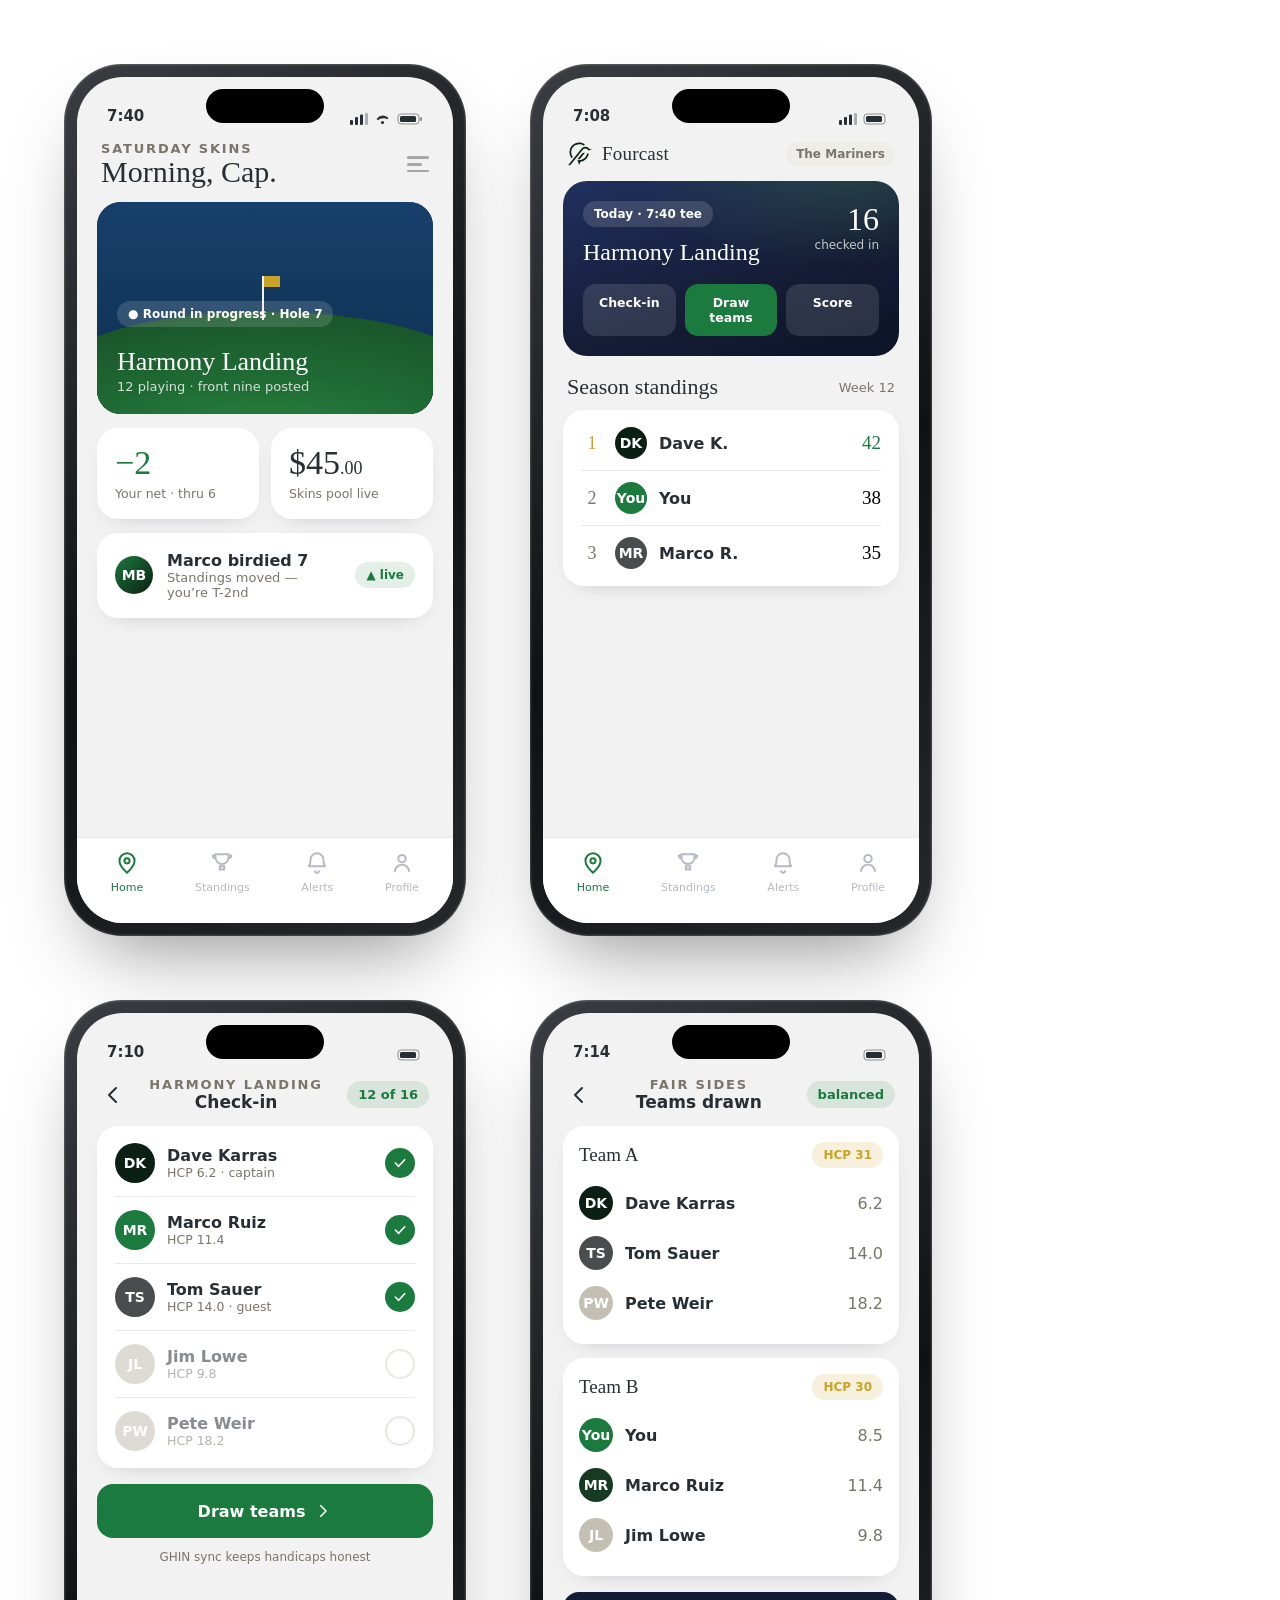
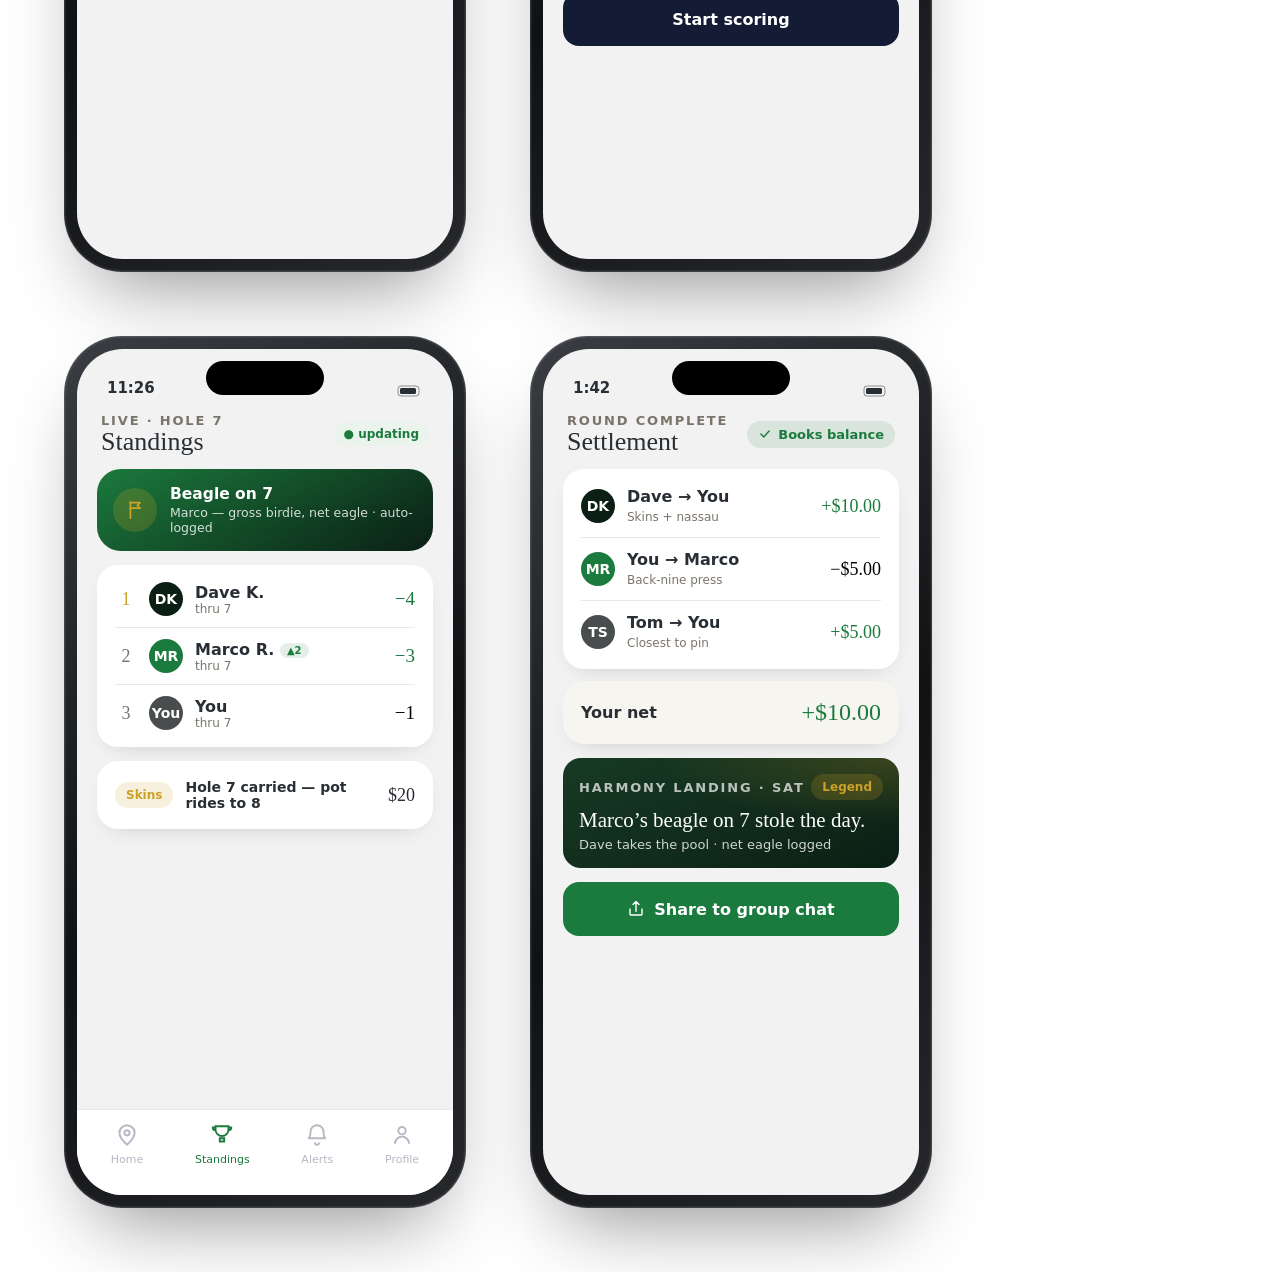
==== marketing/framer/mockups.html @ 08c4fec2 "Add Fourcast-native phone mockups to replace habit-tracker template images Six app-accurate marketin" ====
<!doctype html>
<html lang="en">
<head>
<meta charset="utf-8" />
<style>
  @font-face { font-family:'DM Serif Display'; src:local('DM Serif Display'); }
  @font-face { font-family:'DM Sans'; src:local('DM Sans'); }

  :root{
    --bg:#F2F2F2; --navy:#141B34; --navy2:#1E2A50;
    --ink:#282E34; --ink2:#7A756B; --line:#E8E8E8;
    --birdie:#1B7A3D; --active:#65C955; --trophy:#C9A227;
    --parchment:#F5F2EB; --pine:#0B1F14; --stone:#C4BFB3;
    --owe:#8B2D2D; --tabwhite:#FFFFFF;
  }
  *{box-sizing:border-box; margin:0; padding:0; -webkit-font-smoothing:antialiased;}
  body{ background:#ffffff; font-family:'DM Sans',system-ui,sans-serif; }

  .sheet{ display:flex; flex-wrap:wrap; gap:64px; padding:64px; align-items:flex-start; }

  /* ---------- device frame ---------- */
  .device{
    width:402px; height:872px; border-radius:58px; padding:13px;
    background:linear-gradient(145deg,#3a3d42,#0f1113 55%,#26282c);
    box-shadow:0 40px 80px -30px rgba(0,0,0,.45), inset 0 0 3px rgba(255,255,255,.4);
    position:relative;
  }
  .screen{
    position:relative; width:100%; height:100%; border-radius:46px; overflow:hidden;
    background:var(--bg); display:flex; flex-direction:column;
  }
  .island{ position:absolute; top:12px; left:50%; transform:translateX(-50%);
    width:118px; height:34px; background:#000; border-radius:20px; z-index:40; }
  .statusbar{ height:56px; flex:0 0 auto; display:flex; align-items:flex-end;
    justify-content:space-between; padding:0 30px 8px; font-size:15px; font-weight:600; color:var(--ink); z-index:30;}
  .statusbar.on-dark{ color:#fff; }
  .sb-icons{ display:flex; align-items:center; gap:6px; }
  .sb-icons svg{ display:block; }

  .body{ flex:1 1 auto; overflow:hidden; padding:6px 20px 0; }
  .tabbar{ flex:0 0 auto; height:86px; background:var(--tabwhite); border-top:1px solid var(--line);
    display:flex; justify-content:space-around; align-items:flex-start; padding:12px 8px 0; }
  .tab{ display:flex; flex-direction:column; align-items:center; gap:5px; color:#B6B9C3; font-size:11px; font-weight:500;}
  .tab.active{ color:var(--birdie); }
  .tab svg{ width:26px; height:26px; }

  /* type */
  .greet{ font-family:'DM Serif Display',serif; font-size:30px; line-height:1.05; color:var(--ink); }
  .kicker{ font-size:13px; font-weight:700; letter-spacing:.14em; text-transform:uppercase; color:var(--ink2); }
  .h-sec{ font-family:'DM Serif Display',serif; font-size:22px; color:var(--ink); }
  .muted{ color:var(--ink2); }
  .num{ font-family:'DM Serif Display',serif; }

  .toprow{ display:flex; align-items:center; justify-content:space-between; padding:2px 4px 14px; }
  .burger{ width:22px; height:16px; display:flex; flex-direction:column; justify-content:space-between; }
  .burger i{ height:2.5px; background:#A6A6A6; border-radius:2px; }
  .burger i:nth-child(2){ width:70%; }

  .brandmark{ display:flex; align-items:center; gap:9px; }
  .brandmark svg{ width:26px; height:26px; }
  .brandmark b{ font-family:'DM Serif Display',serif; font-weight:400; font-size:19px; color:var(--ink); letter-spacing:.01em;}

  /* cards */
  .card{ border-radius:21px; background:#fff; padding:18px; box-shadow:0 8px 24px -16px rgba(20,27,52,.35); }
  .navycard{ border-radius:24px; background:
      radial-gradient(120% 90% at 85% 0%, rgba(101,201,85,.16), transparent 55%),
      linear-gradient(160deg,#20305e 0%, var(--navy) 62%, #0d1428 100%);
    color:#fff; padding:20px; position:relative; overflow:hidden; }
  .pill{ display:inline-flex; align-items:center; gap:6px; padding:6px 11px; border-radius:999px;
    font-size:12px; font-weight:600; }
  .pill.gold{ background:rgba(201,162,39,.16); color:var(--trophy); }
  .pill.birdie{ background:rgba(27,122,61,.12); color:var(--birdie); }
  .pill.light{ background:rgba(255,255,255,.14); color:#fff; }
  .chip{ padding:5px 10px; border-radius:999px; font-size:12px; font-weight:600; background:#EFEDE7; color:var(--ink2);}

  .statgrid{ display:grid; grid-template-columns:1fr 1fr; gap:12px; }
  .stat .big{ font-family:'DM Serif Display',serif; font-size:34px; color:var(--ink); line-height:1; }
  .stat .lbl{ font-size:12.5px; color:var(--ink2); margin-top:6px; }

  /* fairway art for course card */
  .fairway{ position:absolute; inset:0; z-index:0; }
  .fairway .sky{ position:absolute; inset:0; background:linear-gradient(180deg,#16406b,#0f2f4f); }
  .fairway .grass{ position:absolute; left:-10%; right:-10%; bottom:-30%; height:78%;
    background:radial-gradient(120% 140% at 50% 100%, #2f8f43 0%, #1f6a34 45%, #14401f 100%);
    border-radius:60% 60% 0 0 / 40% 40% 0 0; }
  .fairway .path{ position:absolute; bottom:-4%; left:38%; width:24%; height:70%;
    background:linear-gradient(180deg,#8fbf6a,#4f8a3d); border-radius:50% 50% 0 0; transform:perspective(300px) rotateX(35deg); opacity:.85;}
  .fairway .flag{ position:absolute; bottom:44%; left:49%; width:2px; height:44px; background:#F5F2EB;}
  .fairway .flag:after{ content:''; position:absolute; top:0; left:2px; width:16px; height:11px; background:var(--trophy); }

  .row{ display:flex; align-items:center; gap:12px; }
  .avatar{ width:38px; height:38px; border-radius:50%; flex:0 0 auto; display:flex; align-items:center; justify-content:center;
    font-weight:700; font-size:14px; color:#fff; }
  .divider{ height:1px; background:var(--line); margin:12px 0; }

  .toggle{ width:30px; height:30px; border-radius:50%; flex:0 0 auto; display:flex; align-items:center; justify-content:center; }
  .toggle.on{ background:var(--birdie); }
  .toggle.off{ border:2px solid #D9D5CC; }
  .toggle svg{ width:16px; height:16px; }

  .btn{ height:54px; border-radius:16px; background:var(--navy); color:#fff; display:flex; align-items:center;
    justify-content:center; gap:9px; font-weight:600; font-size:16px; }
  .btn.green{ background:var(--birdie); }

  .lb-row{ display:flex; align-items:center; gap:12px; padding:11px 0; }
  .lb-rank{ width:22px; font-family:'DM Serif Display',serif; font-size:18px; color:var(--ink2); text-align:center;}
  .lb-score{ margin-left:auto; font-family:'DM Serif Display',serif; font-size:19px; }
  .up{ color:var(--birdie);} .down{ color:var(--owe);}

  .settle-row{ display:flex; align-items:center; justify-content:space-between; padding:12px 0; }
  .amt{ font-family:'DM Serif Display',serif; font-size:18px; }
  small.cap{ font-size:12px; }

  .sharecard{ border-radius:18px; padding:16px; color:#fff; background:
      radial-gradient(120% 100% at 100% 0%, rgba(201,162,39,.22), transparent 60%),
      linear-gradient(155deg,#173a24,#0b1f14); }
</style>
</head>
<body>
<div class="sheet">

  <!-- ================= SCREEN 1 — HERO: player home, live round ================= -->
  <div class="device" id="s1"><div class="screen">
    <div class="island"></div>
    <div class="statusbar"><span>7:40</span><span class="sb-icons">
      <svg width="18" height="12" viewBox="0 0 18 12" fill="none"><rect x="0" y="7" width="3" height="5" rx="1" fill="#282E34"/><rect x="5" y="4" width="3" height="8" rx="1" fill="#282E34"/><rect x="10" y="1.5" width="3" height="10.5" rx="1" fill="#282E34"/><rect x="15" y="0" width="3" height="12" rx="1" fill="#282E34" opacity=".35"/></svg>
      <svg width="17" height="12" viewBox="0 0 17 12" fill="none"><path d="M8.5 2.5c2.3 0 4.4.9 6 2.4l-1.4 1.4A6.6 6.6 0 0 0 8.5 5.4c-1.7 0-3.3.6-4.6 1.9L2.5 5.9A8.6 8.6 0 0 1 8.5 2.5Z" fill="#282E34"/><circle cx="8.5" cy="9.5" r="1.6" fill="#282E34"/></svg>
      <svg width="26" height="12" viewBox="0 0 26 12" fill="none"><rect x="1" y="1" width="21" height="10" rx="3" stroke="#282E34" stroke-opacity=".5"/><rect x="3" y="3" width="16" height="6" rx="1.5" fill="#282E34"/><rect x="23" y="4" width="2" height="4" rx="1" fill="#282E34" opacity=".5"/></svg>
    </span></div>
    <div class="body">
      <div class="toprow">
        <div><div class="kicker">Saturday Skins</div><div class="greet">Morning, Cap.</div></div>
        <div class="burger"><i></i><i></i><i></i></div>
      </div>

      <div class="navycard" style="height:212px; display:flex; flex-direction:column; justify-content:flex-end;">
        <div class="fairway"><div class="sky"></div><div class="grass"></div><div class="flag"></div></div>
        <div style="position:relative; z-index:2; display:flex; align-items:center; justify-content:space-between;">
          <div>
            <span class="pill light" style="margin-bottom:10px;">● Round in progress · Hole 7</span>
            <div style="font-family:'DM Serif Display',serif; font-size:26px; margin-top:10px;">Harmony Landing</div>
            <div style="opacity:.8; font-size:13px; margin-top:2px;">12 playing · front nine posted</div>
          </div>
        </div>
      </div>

      <div class="statgrid" style="margin-top:14px;">
        <div class="card stat"><div class="big" style="color:var(--birdie);">−2</div><div class="lbl">Your net · thru 6</div></div>
        <div class="card stat"><div class="big">$45<span style="font-size:18px;">.00</span></div><div class="lbl">Skins pool live</div></div>
      </div>

      <div class="card" style="margin-top:14px; display:flex; align-items:center; gap:14px;">
        <div class="avatar" style="background:linear-gradient(135deg,#1B7A3D,#0B1F14);">MB</div>
        <div style="flex:1;"><div style="font-weight:700; color:var(--ink);">Marco birdied 7</div><div class="muted" style="font-size:13px;">Standings moved — you’re T-2nd</div></div>
        <span class="pill birdie">▲ live</span>
      </div>
    </div>
    <div class="tabbar">
      <div class="tab active">
        <svg viewBox="0 0 24 24" fill="none"><path d="M12 21s7-6.3 7-11a7 7 0 1 0-14 0c0 4.7 7 11 7 11Z" stroke="#1B7A3D" stroke-width="1.8"/><circle cx="12" cy="10" r="2.4" stroke="#1B7A3D" stroke-width="1.8"/></svg><span>Home</span></div>
      <div class="tab">
        <svg viewBox="0 0 24 24" fill="none"><path d="M6 4h12v3a6 6 0 0 1-12 0V4Z" stroke="#B6B9C3" stroke-width="1.8"/><path d="M18 5h2.5a2.5 2.5 0 0 1-2.5 2.5M6 5H3.5A2.5 2.5 0 0 0 6 7.5M10 15h4v3h-4z" stroke="#B6B9C3" stroke-width="1.8"/></svg><span>Standings</span></div>
      <div class="tab">
        <svg viewBox="0 0 24 24" fill="none"><path d="M6 9a6 6 0 0 1 12 0c0 5 2 6 2 6H4s2-1 2-6Z" stroke="#B6B9C3" stroke-width="1.8"/><path d="M10 19a2 2 0 0 0 4 0" stroke="#B6B9C3" stroke-width="1.8"/></svg><span>Alerts</span></div>
      <div class="tab">
        <svg viewBox="0 0 24 24" fill="none"><circle cx="12" cy="8" r="3.4" stroke="#B6B9C3" stroke-width="1.8"/><path d="M5.5 20a6.5 6.5 0 0 1 13 0" stroke="#B6B9C3" stroke-width="1.8"/></svg><span>Profile</span></div>
    </div>
  </div></div>

  <!-- ================= SCREEN 2 — ABOUT: captain dashboard ================= -->
  <div class="device" id="s2"><div class="screen">
    <div class="island"></div>
    <div class="statusbar"><span>7:08</span><span class="sb-icons">
      <svg width="18" height="12" viewBox="0 0 18 12" fill="none"><rect x="0" y="7" width="3" height="5" rx="1" fill="#282E34"/><rect x="5" y="4" width="3" height="8" rx="1" fill="#282E34"/><rect x="10" y="1.5" width="3" height="10.5" rx="1" fill="#282E34"/><rect x="15" y="0" width="3" height="12" rx="1" fill="#282E34" opacity=".35"/></svg>
      <svg width="26" height="12" viewBox="0 0 26 12" fill="none"><rect x="1" y="1" width="21" height="10" rx="3" stroke="#282E34" stroke-opacity=".5"/><rect x="3" y="3" width="16" height="6" rx="1.5" fill="#282E34"/></svg>
    </span></div>
    <div class="body">
      <div class="toprow">
        <div class="brandmark">
          <svg viewBox="440 320 660 610" fill="#0B1F14"><path d="M 558.324 732.789 C 543.383 714.211 531.266 694.02 522.383 672.215 C 510.266 642.734 503.805 610.828 503.805 578.117 C 503.805 510.273 531.266 448.891 575.688 404.469 C 620.109 360.047 681.496 332.586 749.34 332.586 C 774.379 332.586 799.414 336.625 823.645 344.297 C 847.473 351.969 870.492 363.277 891.086 377.816 L 866.855 412.543 C 849.492 400.43 830.914 391.141 811.125 384.68 C 791.34 378.621 770.742 375.391 749.742 375.391 C 693.609 375.391 642.727 398.008 605.977 434.758 C 569.227 471.504 546.613 522.391 546.613 578.523 C 546.613 605.578 551.863 632.234 561.957 656.465 C 568.418 671.406 576.496 685.945 586.188 699.27 L 559.133 732.789 Z M 992.449 610.023 C 984.777 669.789 955.699 722.289 913.703 760.25 C 876.547 793.77 829.703 815.98 778.012 822.039 L 770.34 844.25 L 748.934 907.246 C 734.398 864.441 719.457 822.844 704.918 780.441 C 775.992 780.441 824.051 784.48 885.434 729.152 C 918.953 698.867 942.375 657.27 950.047 610.023 Z M 894.723 592.254 L 777.609 737.23 C 765.898 751.77 749.742 759.441 731.168 759.441 L 705.727 759.441 L 822.836 614.465 C 834.551 599.926 850.703 592.254 869.277 592.254 Z M 980.738 533.293 C 974.68 520.773 966.199 510.273 955.699 502.195 C 941.566 491.293 924.203 485.234 905.625 486.043 C 889.473 486.852 876.145 490.891 864.031 498.16 C 851.512 505.832 840.203 517.141 828.895 531.676 L 549.035 877.766 C 531.266 899.574 507.035 911.285 479.172 911.285 L 467.863 911.285 L 795.781 505.426 C 809.914 487.254 824.855 472.715 841.816 462.219 C 859.586 451.313 879.777 444.852 903.605 444.043 C 932.277 442.832 959.336 452.523 980.738 469.082 C 991.238 477.16 1000.527 486.852 1008.199 497.754 L 1080.891 513.91 L 1022.738 525.215 L 980.336 533.695 Z"/></svg>
          <b>Fourcast</b>
        </div>
        <span class="chip">The Mariners</span>
      </div>

      <div class="navycard">
        <div style="display:flex; justify-content:space-between; align-items:flex-start;">
          <div>
            <span class="pill light">Today · 7:40 tee</span>
            <div style="font-family:'DM Serif Display',serif; font-size:24px; margin-top:12px;">Harmony Landing</div>
          </div>
          <div style="text-align:right;"><div class="num" style="font-size:32px;">16</div><div style="opacity:.75; font-size:12px;">checked in</div></div>
        </div>
        <div style="display:flex; gap:9px; margin-top:18px;">
          <div style="flex:1; background:rgba(255,255,255,.12); border-radius:13px; padding:11px 8px; text-align:center; font-size:12.5px; font-weight:600;">Check-in</div>
          <div style="flex:1; background:var(--birdie); border-radius:13px; padding:11px 8px; text-align:center; font-size:12.5px; font-weight:600;">Draw teams</div>
          <div style="flex:1; background:rgba(255,255,255,.12); border-radius:13px; padding:11px 8px; text-align:center; font-size:12.5px; font-weight:600;">Score</div>
        </div>
      </div>

      <div style="display:flex; align-items:center; justify-content:space-between; margin:18px 4px 10px;">
        <div class="h-sec">Season standings</div><span class="muted" style="font-size:13px;">Week 12</span>
      </div>
      <div class="card" style="padding:6px 18px;">
        <div class="lb-row"><span class="lb-rank" style="color:var(--trophy);">1</span><div class="avatar" style="width:32px;height:32px;background:#0B1F14;">DK</div><div style="font-weight:600;color:var(--ink);">Dave K.</div><span class="lb-score up">42</span></div>
        <div class="divider" style="margin:0;"></div>
        <div class="lb-row"><span class="lb-rank">2</span><div class="avatar" style="width:32px;height:32px;background:#1B7A3D;">You</div><div style="font-weight:600;color:var(--ink);">You</div><span class="lb-score">38</span></div>
        <div class="divider" style="margin:0;"></div>
        <div class="lb-row"><span class="lb-rank">3</span><div class="avatar" style="width:32px;height:32px;background:#494D4D;">MR</div><div style="font-weight:600;color:var(--ink);">Marco R.</div><span class="lb-score">35</span></div>
      </div>
    </div>
    <div class="tabbar">
      <div class="tab active"><svg viewBox="0 0 24 24" fill="none"><path d="M12 21s7-6.3 7-11a7 7 0 1 0-14 0c0 4.7 7 11 7 11Z" stroke="#1B7A3D" stroke-width="1.8"/><circle cx="12" cy="10" r="2.4" stroke="#1B7A3D" stroke-width="1.8"/></svg><span>Home</span></div>
      <div class="tab"><svg viewBox="0 0 24 24" fill="none"><path d="M6 4h12v3a6 6 0 0 1-12 0V4Z" stroke="#B6B9C3" stroke-width="1.8"/><path d="M18 5h2.5a2.5 2.5 0 0 1-2.5 2.5M6 5H3.5A2.5 2.5 0 0 0 6 7.5M10 15h4v3h-4z" stroke="#B6B9C3" stroke-width="1.8"/></svg><span>Standings</span></div>
      <div class="tab"><svg viewBox="0 0 24 24" fill="none"><path d="M6 9a6 6 0 0 1 12 0c0 5 2 6 2 6H4s2-1 2-6Z" stroke="#B6B9C3" stroke-width="1.8"/><path d="M10 19a2 2 0 0 0 4 0" stroke="#B6B9C3" stroke-width="1.8"/></svg><span>Alerts</span></div>
      <div class="tab"><svg viewBox="0 0 24 24" fill="none"><circle cx="12" cy="8" r="3.4" stroke="#B6B9C3" stroke-width="1.8"/><path d="M5.5 20a6.5 6.5 0 0 1 13 0" stroke="#B6B9C3" stroke-width="1.8"/></svg><span>Profile</span></div>
    </div>
  </div></div>

  <!-- ================= SCREEN 3 — CHECK-IN ROSTER ================= -->
  <div class="device" id="s3"><div class="screen">
    <div class="island"></div>
    <div class="statusbar"><span>7:10</span><span class="sb-icons">
      <svg width="26" height="12" viewBox="0 0 26 12" fill="none"><rect x="1" y="1" width="21" height="10" rx="3" stroke="#282E34" stroke-opacity=".5"/><rect x="3" y="3" width="16" height="6" rx="1.5" fill="#282E34"/></svg>
    </span></div>
    <div class="body">
      <div class="toprow">
        <svg width="24" height="24" viewBox="0 0 24 24" fill="none"><path d="M15 5l-7 7 7 7" stroke="#282E34" stroke-width="2" stroke-linecap="round" stroke-linejoin="round"/></svg>
        <div style="text-align:center;"><div class="kicker">Harmony Landing</div><div style="font-weight:700; color:var(--ink); font-size:17px;">Check-in</div></div>
        <span class="pill birdie" style="font-size:13px;">12 of 16</span>
      </div>
      <div class="card" style="padding:4px 18px;">
        <div class="row" style="padding:13px 0;"><div class="avatar" style="width:40px;height:40px;background:#0B1F14;">DK</div><div style="flex:1;"><div style="font-weight:700;color:var(--ink);">Dave Karras</div><div class="muted" style="font-size:12.5px;">HCP 6.2 · captain</div></div><div class="toggle on"><svg viewBox="0 0 24 24" fill="none"><path d="M5 12l5 5 9-10" stroke="#fff" stroke-width="2.4" stroke-linecap="round" stroke-linejoin="round"/></svg></div></div>
        <div class="divider" style="margin:0;"></div>
        <div class="row" style="padding:13px 0;"><div class="avatar" style="width:40px;height:40px;background:#1B7A3D;">MR</div><div style="flex:1;"><div style="font-weight:700;color:var(--ink);">Marco Ruiz</div><div class="muted" style="font-size:12.5px;">HCP 11.4</div></div><div class="toggle on"><svg viewBox="0 0 24 24" fill="none"><path d="M5 12l5 5 9-10" stroke="#fff" stroke-width="2.4" stroke-linecap="round" stroke-linejoin="round"/></svg></div></div>
        <div class="divider" style="margin:0;"></div>
        <div class="row" style="padding:13px 0;"><div class="avatar" style="width:40px;height:40px;background:#494D4D;">TS</div><div style="flex:1;"><div style="font-weight:700;color:var(--ink);">Tom Sauer</div><div class="muted" style="font-size:12.5px;">HCP 14.0 · guest</div></div><div class="toggle on"><svg viewBox="0 0 24 24" fill="none"><path d="M5 12l5 5 9-10" stroke="#fff" stroke-width="2.4" stroke-linecap="round" stroke-linejoin="round"/></svg></div></div>
        <div class="divider" style="margin:0;"></div>
        <div class="row" style="padding:13px 0; opacity:.55;"><div class="avatar" style="width:40px;height:40px;background:#C4BFB3;">JL</div><div style="flex:1;"><div style="font-weight:700;color:var(--ink);">Jim Lowe</div><div class="muted" style="font-size:12.5px;">HCP 9.8</div></div><div class="toggle off"></div></div>
        <div class="divider" style="margin:0;"></div>
        <div class="row" style="padding:13px 0; opacity:.55;"><div class="avatar" style="width:40px;height:40px;background:#C4BFB3;">PW</div><div style="flex:1;"><div style="font-weight:700;color:var(--ink);">Pete Weir</div><div class="muted" style="font-size:12.5px;">HCP 18.2</div></div><div class="toggle off"></div></div>
      </div>
      <div class="btn green" style="margin-top:16px;">Draw teams
        <svg width="18" height="18" viewBox="0 0 24 24" fill="none"><path d="M9 5l7 7-7 7" stroke="#fff" stroke-width="2.2" stroke-linecap="round" stroke-linejoin="round"/></svg></div>
      <div class="muted" style="text-align:center; font-size:12px; margin-top:12px;">GHIN sync keeps handicaps honest</div>
    </div>
  </div></div>

  <!-- ================= SCREEN 4 — TEAM DRAW ================= -->
  <div class="device" id="s4"><div class="screen">
    <div class="island"></div>
    <div class="statusbar"><span>7:14</span><span class="sb-icons">
      <svg width="26" height="12" viewBox="0 0 26 12" fill="none"><rect x="1" y="1" width="21" height="10" rx="3" stroke="#282E34" stroke-opacity=".5"/><rect x="3" y="3" width="16" height="6" rx="1.5" fill="#282E34"/></svg>
    </span></div>
    <div class="body">
      <div class="toprow">
        <svg width="24" height="24" viewBox="0 0 24 24" fill="none"><path d="M15 5l-7 7 7 7" stroke="#282E34" stroke-width="2" stroke-linecap="round" stroke-linejoin="round"/></svg>
        <div style="text-align:center;"><div class="kicker">Fair sides</div><div style="font-weight:700; color:var(--ink); font-size:17px;">Teams drawn</div></div>
        <span class="pill birdie" style="font-size:13px;">balanced</span>
      </div>

      <div class="card" style="padding:16px; margin-bottom:14px;">
        <div style="display:flex; align-items:center; justify-content:space-between; margin-bottom:10px;">
          <div class="h-sec" style="font-size:19px;">Team A</div><span class="pill gold">HCP 31</span></div>
        <div class="row" style="padding:8px 0;"><div class="avatar" style="width:34px;height:34px;background:#0B1F14;">DK</div><div style="font-weight:600;color:var(--ink);flex:1;">Dave Karras</div><span class="muted">6.2</span></div>
        <div class="row" style="padding:8px 0;"><div class="avatar" style="width:34px;height:34px;background:#494D4D;">TS</div><div style="font-weight:600;color:var(--ink);flex:1;">Tom Sauer</div><span class="muted">14.0</span></div>
        <div class="row" style="padding:8px 0;"><div class="avatar" style="width:34px;height:34px;background:#C4BFB3;">PW</div><div style="font-weight:600;color:var(--ink);flex:1;">Pete Weir</div><span class="muted">18.2</span></div>
      </div>

      <div class="card" style="padding:16px;">
        <div style="display:flex; align-items:center; justify-content:space-between; margin-bottom:10px;">
          <div class="h-sec" style="font-size:19px;">Team B</div><span class="pill gold">HCP 30</span></div>
        <div class="row" style="padding:8px 0;"><div class="avatar" style="width:34px;height:34px;background:#1B7A3D;">You</div><div style="font-weight:600;color:var(--ink);flex:1;">You</div><span class="muted">8.5</span></div>
        <div class="row" style="padding:8px 0;"><div class="avatar" style="width:34px;height:34px;background:#173a24;">MR</div><div style="font-weight:600;color:var(--ink);flex:1;">Marco Ruiz</div><span class="muted">11.4</span></div>
        <div class="row" style="padding:8px 0;"><div class="avatar" style="width:34px;height:34px;background:#C4BFB3;">JL</div><div style="font-weight:600;color:var(--ink);flex:1;">Jim Lowe</div><span class="muted">9.8</span></div>
      </div>

      <div class="btn" style="margin-top:16px;">Start scoring</div>
    </div>
  </div></div>

  <!-- ================= SCREEN 5 — BEAGLE / LIVE STANDINGS ================= -->
  <div class="device" id="s5"><div class="screen">
    <div class="island"></div>
    <div class="statusbar"><span>11:26</span><span class="sb-icons">
      <svg width="26" height="12" viewBox="0 0 26 12" fill="none"><rect x="1" y="1" width="21" height="10" rx="3" stroke="#282E34" stroke-opacity=".5"/><rect x="3" y="3" width="16" height="6" rx="1.5" fill="#282E34"/></svg>
    </span></div>
    <div class="body">
      <div class="toprow">
        <div><div class="kicker">Live · Hole 7</div><div class="greet" style="font-size:26px;">Standings</div></div>
        <span class="chip" style="background:#EAF3EC; color:#1B7A3D;">● updating</span>
      </div>

      <!-- beagle detection banner -->
      <div class="navycard" style="padding:16px; display:flex; align-items:center; gap:13px; background:linear-gradient(150deg,#1B7A3D,#0B1F14);">
        <div style="width:44px;height:44px;border-radius:50%;background:rgba(201,162,39,.22);display:flex;align-items:center;justify-content:center;flex:0 0 auto;">
          <svg width="22" height="22" viewBox="0 0 24 24" fill="none"><path d="M7 3v18" stroke="#C9A227" stroke-width="1.9" stroke-linecap="round"/><path d="M7 4h10.5l-3 3 3 3H7" stroke="#C9A227" stroke-width="1.9" stroke-linejoin="round" stroke-linecap="round"/></svg>
        </div>
        <div style="flex:1;"><div style="font-weight:700; font-size:15.5px;">Beagle on 7</div><div style="opacity:.82; font-size:12.5px; margin-top:2px;">Marco — gross birdie, net eagle · auto-logged</div></div>
      </div>

      <div class="card" style="padding:6px 18px; margin-top:14px;">
        <div class="lb-row"><span class="lb-rank" style="color:var(--trophy);">1</span><div class="avatar" style="width:34px;height:34px;background:#0B1F14;">DK</div><div style="flex:1;"><div style="font-weight:700;color:var(--ink);">Dave K.</div><div class="muted" style="font-size:12px;">thru 7</div></div><span class="lb-score up">−4</span></div>
        <div class="divider" style="margin:0;"></div>
        <div class="lb-row"><span class="lb-rank">2</span><div class="avatar" style="width:34px;height:34px;background:#1B7A3D;">MR</div><div style="flex:1;"><div style="font-weight:700;color:var(--ink);">Marco R. <span class="pill birdie" style="padding:2px 7px; font-size:10px; vertical-align:middle;">▲2</span></div><div class="muted" style="font-size:12px;">thru 7</div></div><span class="lb-score up">−3</span></div>
        <div class="divider" style="margin:0;"></div>
        <div class="lb-row"><span class="lb-rank">3</span><div class="avatar" style="width:34px;height:34px;background:#494D4D;">You</div><div style="flex:1;"><div style="font-weight:700;color:var(--ink);">You</div><div class="muted" style="font-size:12px;">thru 7</div></div><span class="lb-score">−1</span></div>
      </div>

      <div class="card" style="margin-top:14px; display:flex; align-items:center; gap:12px;">
        <span class="pill gold">Skins</span>
        <div style="flex:1; color:var(--ink); font-weight:600; font-size:14px;">Hole 7 carried — pot rides to 8</div>
        <span class="num" style="font-size:18px; color:var(--ink);">$20</span>
      </div>
    </div>
    <div class="tabbar">
      <div class="tab"><svg viewBox="0 0 24 24" fill="none"><path d="M12 21s7-6.3 7-11a7 7 0 1 0-14 0c0 4.7 7 11 7 11Z" stroke="#B6B9C3" stroke-width="1.8"/><circle cx="12" cy="10" r="2.4" stroke="#B6B9C3" stroke-width="1.8"/></svg><span>Home</span></div>
      <div class="tab active"><svg viewBox="0 0 24 24" fill="none"><path d="M6 4h12v3a6 6 0 0 1-12 0V4Z" stroke="#1B7A3D" stroke-width="1.8"/><path d="M18 5h2.5a2.5 2.5 0 0 1-2.5 2.5M6 5H3.5A2.5 2.5 0 0 0 6 7.5M10 15h4v3h-4z" stroke="#1B7A3D" stroke-width="1.8"/></svg><span>Standings</span></div>
      <div class="tab"><svg viewBox="0 0 24 24" fill="none"><path d="M6 9a6 6 0 0 1 12 0c0 5 2 6 2 6H4s2-1 2-6Z" stroke="#B6B9C3" stroke-width="1.8"/><path d="M10 19a2 2 0 0 0 4 0" stroke="#B6B9C3" stroke-width="1.8"/></svg><span>Alerts</span></div>
      <div class="tab"><svg viewBox="0 0 24 24" fill="none"><circle cx="12" cy="8" r="3.4" stroke="#B6B9C3" stroke-width="1.8"/><path d="M5.5 20a6.5 6.5 0 0 1 13 0" stroke="#B6B9C3" stroke-width="1.8"/></svg><span>Profile</span></div>
    </div>
  </div></div>

  <!-- ================= SCREEN 6 — SETTLEMENT + SHARE ================= -->
  <div class="device" id="s6"><div class="screen">
    <div class="island"></div>
    <div class="statusbar"><span>1:42</span><span class="sb-icons">
      <svg width="26" height="12" viewBox="0 0 26 12" fill="none"><rect x="1" y="1" width="21" height="10" rx="3" stroke="#282E34" stroke-opacity=".5"/><rect x="3" y="3" width="16" height="6" rx="1.5" fill="#282E34"/></svg>
    </span></div>
    <div class="body">
      <div class="toprow">
        <div><div class="kicker">Round complete</div><div class="greet" style="font-size:26px;">Settlement</div></div>
        <span class="pill birdie" style="font-size:13px;">
          <svg width="14" height="14" viewBox="0 0 24 24" fill="none"><path d="M5 12l5 5 9-10" stroke="#1B7A3D" stroke-width="2.4" stroke-linecap="round" stroke-linejoin="round"/></svg> Books balance</span>
      </div>

      <div class="card" style="padding:6px 18px;">
        <div class="settle-row"><div class="row"><div class="avatar" style="width:34px;height:34px;background:#0B1F14;">DK</div><div><div style="font-weight:700;color:var(--ink);">Dave → You</div><small class="cap muted">Skins + nassau</small></div></div><span class="amt up">+$10.00</span></div>
        <div class="divider" style="margin:0;"></div>
        <div class="settle-row"><div class="row"><div class="avatar" style="width:34px;height:34px;background:#1B7A3D;">MR</div><div><div style="font-weight:700;color:var(--ink);">You → Marco</div><small class="cap muted">Back-nine press</small></div></div><span class="amt owe">−$5.00</span></div>
        <div class="divider" style="margin:0;"></div>
        <div class="settle-row"><div class="row"><div class="avatar" style="width:34px;height:34px;background:#494D4D;">TS</div><div><div style="font-weight:700;color:var(--ink);">Tom → You</div><small class="cap muted">Closest to pin</small></div></div><span class="amt up">+$5.00</span></div>
      </div>

      <div class="card" style="margin-top:12px; display:flex; align-items:center; justify-content:space-between; background:#F7F5F0;">
        <div style="font-weight:700; color:var(--ink);">Your net</div><div class="num" style="font-size:24px; color:var(--birdie);">+$10.00</div>
      </div>

      <div class="sharecard" style="margin-top:14px;">
        <div style="display:flex; align-items:center; justify-content:space-between;">
          <div class="kicker" style="color:rgba(255,255,255,.7);">Harmony Landing · Sat</div>
          <span class="pill gold" style="background:rgba(201,162,39,.2);">Legend</span>
        </div>
        <div style="font-family:'DM Serif Display',serif; font-size:21px; margin-top:8px;">Marco’s beagle on 7 stole the day.</div>
        <div style="opacity:.8; font-size:13px; margin-top:4px;">Dave takes the pool · net eagle logged</div>
      </div>

      <div class="btn green" style="margin-top:14px;">
        <svg width="18" height="18" viewBox="0 0 24 24" fill="none"><path d="M4 12v7a1 1 0 0 0 1 1h14a1 1 0 0 0 1-1v-7M16 6l-4-4-4 4M12 2v13" stroke="#fff" stroke-width="1.9" stroke-linecap="round" stroke-linejoin="round"/></svg>
        Share to group chat</div>
    </div>
  </div></div>

</div>
</body>
</html>
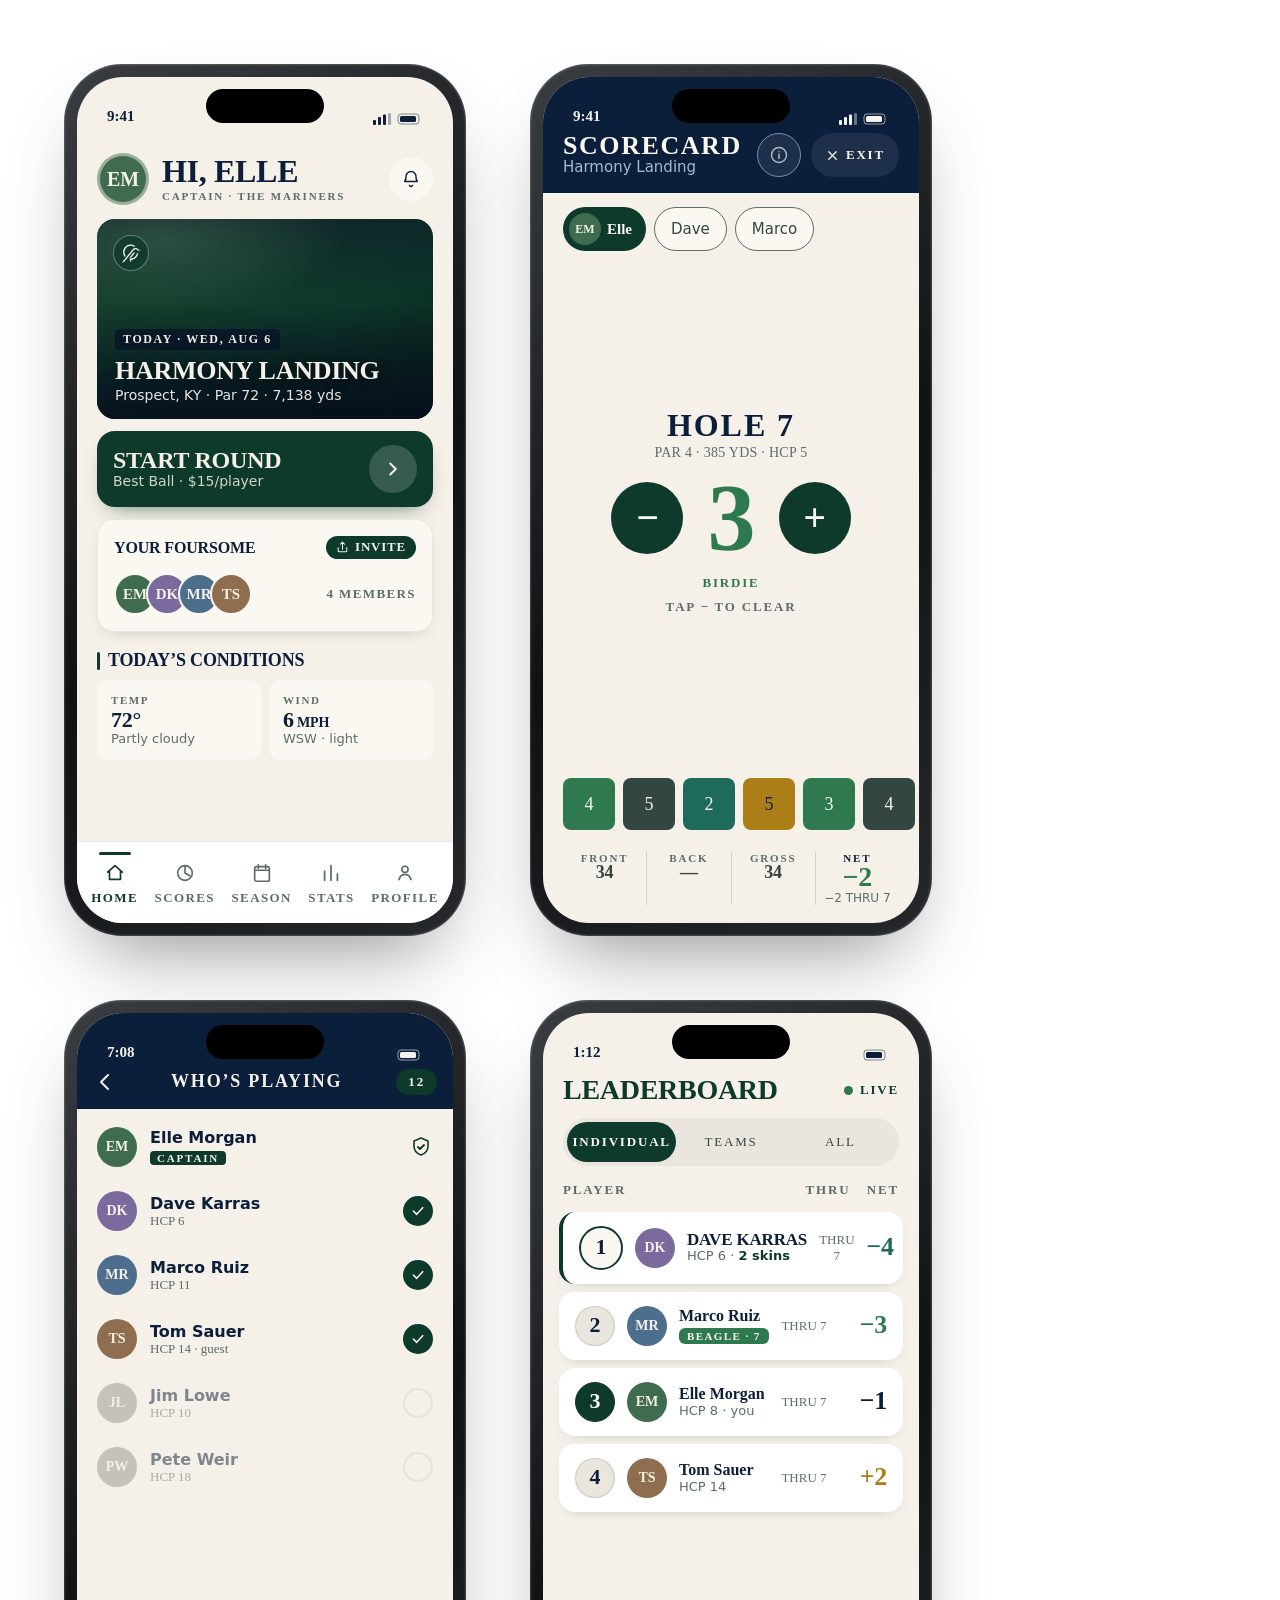
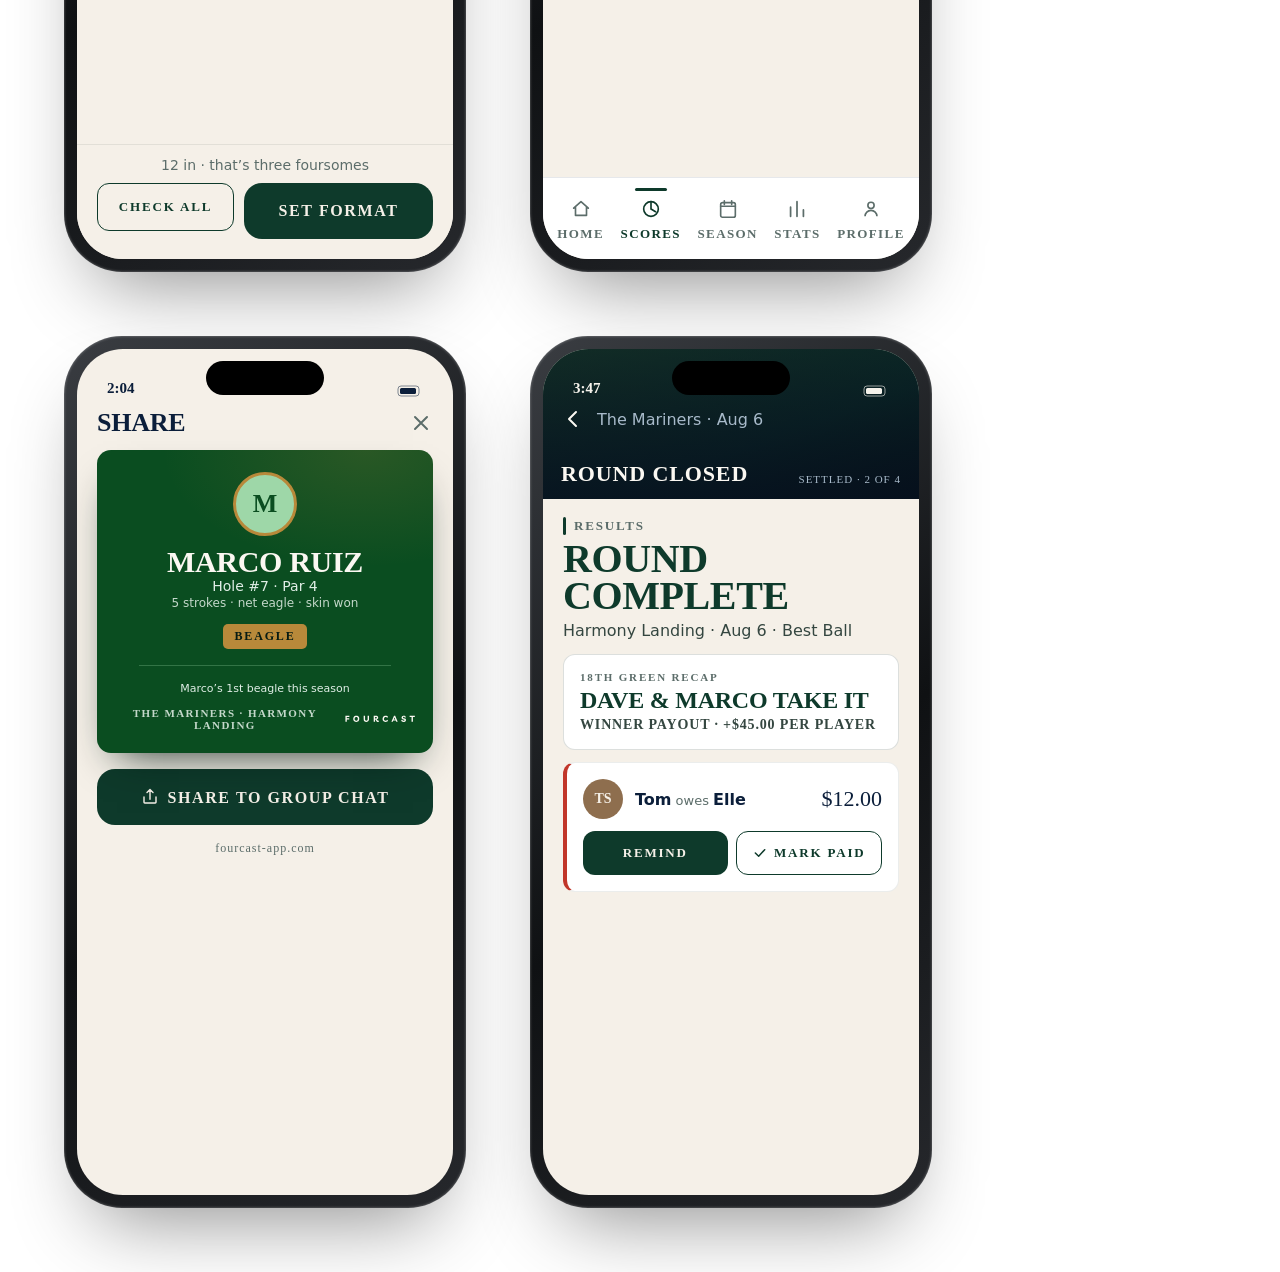
==== commit 154b119e: "Rebuild Framer mockups from real app source (V7 design system) v1 was built from a drifted spec (DM " ====
--- a/marketing/framer/mockups.html
+++ b/marketing/framer/mockups.html
@@ -3,364 +3,406 @@
 <head>
 <meta charset="utf-8" />
 <style>
-  @font-face { font-family:'DM Serif Display'; src:local('DM Serif Display'); }
-  @font-face { font-family:'DM Sans'; src:local('DM Sans'); }
-
   :root{
-    --bg:#F2F2F2; --navy:#141B34; --navy2:#1E2A50;
-    --ink:#282E34; --ink2:#7A756B; --line:#E8E8E8;
-    --birdie:#1B7A3D; --active:#65C955; --trophy:#C9A227;
-    --parchment:#F5F2EB; --pine:#0B1F14; --stone:#C4BFB3;
-    --owe:#8B2D2D; --tabwhite:#FFFFFF;
+    --bone:#F5F0E8; --boneRaised:#FBF8F2; --boneSunk:#EAE6DD; --white:#FFFFFF;
+    --pine:#0E3A2B; --pineMid:#1E4A2E; --pineDeep:#061B13;
+    --navy:#0B1E3A; --navyDeep:#060E1E; --navyCard:#141B34; --navyRaised:#132A4A;
+    --flag:#C1362A; --brass:#B8893A; --brassLight:#D4A84B;
+    --eagle:#1E6B5C; --birdie:#2E7A4E; --birdieDk:#9ED7A8; --bogey:#AC7E18; --double:#C53D29;
+    --ink:#0B1E3A; --ink2:#344640; --ink3:#5C6D6A; --inkFaint:#A8B4AB;
+    --inkNavy:#7890A4; --inkNavyMuted:#A8BACA; --onDark:#F5F2EB;
+    --rule:rgba(10,29,20,0.08); --ruleMid:rgba(10,29,20,0.14);
   }
-  *{box-sizing:border-box; margin:0; padding:0; -webkit-font-smoothing:antialiased;}
-  body{ background:#ffffff; font-family:'DM Sans',system-ui,sans-serif; }
-
-  .sheet{ display:flex; flex-wrap:wrap; gap:64px; padding:64px; align-items:flex-start; }
-
-  /* ---------- device frame ---------- */
-  .device{
-    width:402px; height:872px; border-radius:58px; padding:13px;
+  *{box-sizing:border-box;margin:0;padding:0;-webkit-font-smoothing:antialiased;}
+  body{background:#fff;font-family:'Inter',system-ui,sans-serif;}
+  .sheet{display:flex;flex-wrap:wrap;gap:64px;padding:64px;align-items:flex-start;}
+
+  /* device */
+  .device{width:402px;height:872px;border-radius:58px;padding:13px;
     background:linear-gradient(145deg,#3a3d42,#0f1113 55%,#26282c);
-    box-shadow:0 40px 80px -30px rgba(0,0,0,.45), inset 0 0 3px rgba(255,255,255,.4);
-    position:relative;
-  }
-  .screen{
-    position:relative; width:100%; height:100%; border-radius:46px; overflow:hidden;
-    background:var(--bg); display:flex; flex-direction:column;
-  }
-  .island{ position:absolute; top:12px; left:50%; transform:translateX(-50%);
-    width:118px; height:34px; background:#000; border-radius:20px; z-index:40; }
-  .statusbar{ height:56px; flex:0 0 auto; display:flex; align-items:flex-end;
-    justify-content:space-between; padding:0 30px 8px; font-size:15px; font-weight:600; color:var(--ink); z-index:30;}
-  .statusbar.on-dark{ color:#fff; }
-  .sb-icons{ display:flex; align-items:center; gap:6px; }
-  .sb-icons svg{ display:block; }
-
-  .body{ flex:1 1 auto; overflow:hidden; padding:6px 20px 0; }
-  .tabbar{ flex:0 0 auto; height:86px; background:var(--tabwhite); border-top:1px solid var(--line);
-    display:flex; justify-content:space-around; align-items:flex-start; padding:12px 8px 0; }
-  .tab{ display:flex; flex-direction:column; align-items:center; gap:5px; color:#B6B9C3; font-size:11px; font-weight:500;}
-  .tab.active{ color:var(--birdie); }
-  .tab svg{ width:26px; height:26px; }
-
-  /* type */
-  .greet{ font-family:'DM Serif Display',serif; font-size:30px; line-height:1.05; color:var(--ink); }
-  .kicker{ font-size:13px; font-weight:700; letter-spacing:.14em; text-transform:uppercase; color:var(--ink2); }
-  .h-sec{ font-family:'DM Serif Display',serif; font-size:22px; color:var(--ink); }
-  .muted{ color:var(--ink2); }
-  .num{ font-family:'DM Serif Display',serif; }
-
-  .toprow{ display:flex; align-items:center; justify-content:space-between; padding:2px 4px 14px; }
-  .burger{ width:22px; height:16px; display:flex; flex-direction:column; justify-content:space-between; }
-  .burger i{ height:2.5px; background:#A6A6A6; border-radius:2px; }
-  .burger i:nth-child(2){ width:70%; }
-
-  .brandmark{ display:flex; align-items:center; gap:9px; }
-  .brandmark svg{ width:26px; height:26px; }
-  .brandmark b{ font-family:'DM Serif Display',serif; font-weight:400; font-size:19px; color:var(--ink); letter-spacing:.01em;}
-
-  /* cards */
-  .card{ border-radius:21px; background:#fff; padding:18px; box-shadow:0 8px 24px -16px rgba(20,27,52,.35); }
-  .navycard{ border-radius:24px; background:
-      radial-gradient(120% 90% at 85% 0%, rgba(101,201,85,.16), transparent 55%),
-      linear-gradient(160deg,#20305e 0%, var(--navy) 62%, #0d1428 100%);
-    color:#fff; padding:20px; position:relative; overflow:hidden; }
-  .pill{ display:inline-flex; align-items:center; gap:6px; padding:6px 11px; border-radius:999px;
-    font-size:12px; font-weight:600; }
-  .pill.gold{ background:rgba(201,162,39,.16); color:var(--trophy); }
-  .pill.birdie{ background:rgba(27,122,61,.12); color:var(--birdie); }
-  .pill.light{ background:rgba(255,255,255,.14); color:#fff; }
-  .chip{ padding:5px 10px; border-radius:999px; font-size:12px; font-weight:600; background:#EFEDE7; color:var(--ink2);}
-
-  .statgrid{ display:grid; grid-template-columns:1fr 1fr; gap:12px; }
-  .stat .big{ font-family:'DM Serif Display',serif; font-size:34px; color:var(--ink); line-height:1; }
-  .stat .lbl{ font-size:12.5px; color:var(--ink2); margin-top:6px; }
-
-  /* fairway art for course card */
-  .fairway{ position:absolute; inset:0; z-index:0; }
-  .fairway .sky{ position:absolute; inset:0; background:linear-gradient(180deg,#16406b,#0f2f4f); }
-  .fairway .grass{ position:absolute; left:-10%; right:-10%; bottom:-30%; height:78%;
-    background:radial-gradient(120% 140% at 50% 100%, #2f8f43 0%, #1f6a34 45%, #14401f 100%);
-    border-radius:60% 60% 0 0 / 40% 40% 0 0; }
-  .fairway .path{ position:absolute; bottom:-4%; left:38%; width:24%; height:70%;
-    background:linear-gradient(180deg,#8fbf6a,#4f8a3d); border-radius:50% 50% 0 0; transform:perspective(300px) rotateX(35deg); opacity:.85;}
-  .fairway .flag{ position:absolute; bottom:44%; left:49%; width:2px; height:44px; background:#F5F2EB;}
-  .fairway .flag:after{ content:''; position:absolute; top:0; left:2px; width:16px; height:11px; background:var(--trophy); }
-
-  .row{ display:flex; align-items:center; gap:12px; }
-  .avatar{ width:38px; height:38px; border-radius:50%; flex:0 0 auto; display:flex; align-items:center; justify-content:center;
-    font-weight:700; font-size:14px; color:#fff; }
-  .divider{ height:1px; background:var(--line); margin:12px 0; }
-
-  .toggle{ width:30px; height:30px; border-radius:50%; flex:0 0 auto; display:flex; align-items:center; justify-content:center; }
-  .toggle.on{ background:var(--birdie); }
-  .toggle.off{ border:2px solid #D9D5CC; }
-  .toggle svg{ width:16px; height:16px; }
-
-  .btn{ height:54px; border-radius:16px; background:var(--navy); color:#fff; display:flex; align-items:center;
-    justify-content:center; gap:9px; font-weight:600; font-size:16px; }
-  .btn.green{ background:var(--birdie); }
-
-  .lb-row{ display:flex; align-items:center; gap:12px; padding:11px 0; }
-  .lb-rank{ width:22px; font-family:'DM Serif Display',serif; font-size:18px; color:var(--ink2); text-align:center;}
-  .lb-score{ margin-left:auto; font-family:'DM Serif Display',serif; font-size:19px; }
-  .up{ color:var(--birdie);} .down{ color:var(--owe);}
-
-  .settle-row{ display:flex; align-items:center; justify-content:space-between; padding:12px 0; }
-  .amt{ font-family:'DM Serif Display',serif; font-size:18px; }
-  small.cap{ font-size:12px; }
-
-  .sharecard{ border-radius:18px; padding:16px; color:#fff; background:
-      radial-gradient(120% 100% at 100% 0%, rgba(201,162,39,.22), transparent 60%),
-      linear-gradient(155deg,#173a24,#0b1f14); }
+    box-shadow:0 40px 80px -30px rgba(0,0,0,.45),inset 0 0 3px rgba(255,255,255,.4);position:relative;}
+  .screen{position:relative;width:100%;height:100%;border-radius:46px;overflow:hidden;
+    background:var(--bone);display:flex;flex-direction:column;}
+  .island{position:absolute;top:12px;left:50%;transform:translateX(-50%);width:118px;height:34px;background:#000;border-radius:20px;z-index:40;}
+  .statusbar{height:56px;flex:0 0 auto;display:flex;align-items:flex-end;justify-content:space-between;
+    padding:0 30px 8px;font-size:15px;font-weight:600;color:var(--ink);z-index:30;font-family:'Inter';}
+  .statusbar.dark{color:var(--onDark);}
+  .sb{display:flex;align-items:center;gap:6px;}
+
+  /* type helpers */
+  .disp{font-family:'Barlow Condensed';font-weight:700;text-transform:uppercase;line-height:.95;letter-spacing:-.01em;color:var(--ink);}
+  .lbl{font-family:'Inter';font-weight:700;font-size:13px;letter-spacing:1.82px;text-transform:uppercase;}
+  .eyebrow{font-family:'Inter';font-weight:700;font-size:11px;letter-spacing:1.82px;text-transform:uppercase;}
+  .mono{font-family:'JetBrains Mono';font-variant-numeric:tabular-nums;}
+  .body{flex:1 1 auto;overflow:hidden;}
+  .pad{padding:0 20px;}
+
+  .tabbar{flex:0 0 auto;height:82px;background:var(--white);border-top:1px solid rgba(11,30,58,.10);
+    display:flex;justify-content:space-around;padding:10px 6px 0;}
+  .tab{display:flex;flex-direction:column;align-items:center;gap:6px;color:var(--ink3);}
+  .tab .lab{font-family:'Barlow Condensed';font-weight:700;font-size:13px;letter-spacing:1.4px;text-transform:uppercase;}
+  .tab.active{color:var(--pine);} .tab svg{width:22px;height:22px;}
+  .tab .strip{width:32px;height:3px;border-radius:2px;background:transparent;margin-bottom:1px;}
+  .tab.active .strip{background:var(--pine);}
+
+  .avatar{border-radius:50%;flex:0 0 auto;display:flex;align-items:center;justify-content:center;
+    font-family:'Inter';font-weight:700;color:var(--bone);}
+  .pill{display:inline-flex;align-items:center;gap:6px;border-radius:999px;}
+  .cardshadow{box-shadow:0 6px 18px -12px rgba(6,27,19,.4);}
+  .lbar{width:3px;height:18px;background:var(--pine);border-radius:2px;}
 </style>
 </head>
 <body>
 <div class="sheet">
 
-  <!-- ================= SCREEN 1 — HERO: player home, live round ================= -->
-  <div class="device" id="s1"><div class="screen">
-    <div class="island"></div>
-    <div class="statusbar"><span>7:40</span><span class="sb-icons">
-      <svg width="18" height="12" viewBox="0 0 18 12" fill="none"><rect x="0" y="7" width="3" height="5" rx="1" fill="#282E34"/><rect x="5" y="4" width="3" height="8" rx="1" fill="#282E34"/><rect x="10" y="1.5" width="3" height="10.5" rx="1" fill="#282E34"/><rect x="15" y="0" width="3" height="12" rx="1" fill="#282E34" opacity=".35"/></svg>
-      <svg width="17" height="12" viewBox="0 0 17 12" fill="none"><path d="M8.5 2.5c2.3 0 4.4.9 6 2.4l-1.4 1.4A6.6 6.6 0 0 0 8.5 5.4c-1.7 0-3.3.6-4.6 1.9L2.5 5.9A8.6 8.6 0 0 1 8.5 2.5Z" fill="#282E34"/><circle cx="8.5" cy="9.5" r="1.6" fill="#282E34"/></svg>
-      <svg width="26" height="12" viewBox="0 0 26 12" fill="none"><rect x="1" y="1" width="21" height="10" rx="3" stroke="#282E34" stroke-opacity=".5"/><rect x="3" y="3" width="16" height="6" rx="1.5" fill="#282E34"/><rect x="23" y="4" width="2" height="4" rx="1" fill="#282E34" opacity=".5"/></svg>
+<!-- ===================== 1 · HOME ===================== -->
+<div class="device" id="s1"><div class="screen">
+  <div class="island"></div>
+  <div class="statusbar"><span>9:41</span><span class="sb">
+    <svg width="18" height="12" viewBox="0 0 18 12"><rect x="0" y="7" width="3" height="5" rx="1" fill="#0B1E3A"/><rect x="5" y="4" width="3" height="8" rx="1" fill="#0B1E3A"/><rect x="10" y="1.5" width="3" height="10.5" rx="1" fill="#0B1E3A"/><rect x="15" y="0" width="3" height="12" rx="1" fill="#0B1E3A" opacity=".35"/></svg>
+    <svg width="26" height="12" viewBox="0 0 26 12"><rect x="1" y="1" width="21" height="10" rx="3" stroke="#0B1E3A" stroke-opacity=".5" fill="none"/><rect x="3" y="3" width="16" height="6" rx="1.5" fill="#0B1E3A"/></svg>
+  </span></div>
+  <div class="body">
+    <!-- greeting -->
+    <div class="pad" style="display:flex;align-items:center;gap:13px;padding-top:20px;padding-bottom:14px;">
+      <div class="avatar" style="width:52px;height:52px;background:#3F6C4E;font-size:20px;border:3px solid rgba(245,240,232,.5);">EM</div>
+      <div style="flex:1;">
+        <div class="disp" style="font-size:32px;color:var(--navy);">Hi, Elle</div>
+        <div class="eyebrow" style="color:var(--ink3);margin-top:3px;">Captain · The Mariners</div>
+      </div>
+      <div style="width:44px;height:44px;border-radius:50%;background:var(--boneRaised);display:flex;align-items:center;justify-content:center;">
+        <svg width="20" height="20" viewBox="0 0 24 24" fill="none"><path d="M6 9a6 6 0 0 1 12 0c0 5 2 6 2 6H4s2-1 2-6Z" stroke="#0B1E3A" stroke-width="1.7"/><path d="M10 19a2 2 0 0 0 4 0" stroke="#0B1E3A" stroke-width="1.7"/></svg>
+      </div>
+    </div>
+    <!-- hero -->
+    <div style="margin:0 20px;height:200px;border-radius:18px;overflow:hidden;position:relative;background:linear-gradient(160deg,#1E4A2E,#0E3A2B 55%,#061B13);">
+      <div style="position:absolute;inset:0;background:
+          radial-gradient(120% 80% at 20% 10%, rgba(158,215,168,.18), transparent 45%),
+          linear-gradient(180deg, rgba(8,18,38,.55) 0%, rgba(8,18,38,.05) 42%, rgba(6,14,30,.92) 100%);"></div>
+      <div style="position:absolute;top:16px;left:16px;width:36px;height:36px;border-radius:50%;background:rgba(14,58,43,.78);border:1px solid rgba(245,240,232,.35);display:flex;align-items:center;justify-content:center;">
+        <svg viewBox="25 67 1448 1366" width="19" height="19"><path fill="#FBF8F2" d="M 239.351562 1011.988281 C 204.101562 968.167969 175.519531 920.53125 154.558594 869.085938 C 125.980469 799.539062 110.734375 724.277344 110.734375 647.105469 C 110.734375 487.054688 175.519531 342.246094 280.316406 237.449219 C 385.113281 132.652344 529.921875 67.867188 689.976562 67.867188 C 749.042969 67.867188 808.109375 77.394531 865.273438 95.496094 C 921.480469 113.597656 975.785156 140.273438 1024.371094 174.570312 L 967.210938 256.5 C 926.246094 227.921875 882.421875 206.007812 835.738281 190.765625 C 789.054688 176.476562 740.46875 168.855469 690.929688 168.855469 C 558.503906 168.855469 438.464844 222.203125 351.769531 308.898438 C 265.074219 395.59375 211.722656 515.636719 211.722656 648.058594 C 211.722656 711.890625 224.105469 774.769531 247.925781 831.929688 C 263.167969 867.179688 282.222656 901.476562 305.085938 932.917969 L 241.253906 1011.988281 Z M 1263.5 722.371094 C 1245.398438 863.371094 1176.804688 987.21875 1077.722656 1076.773438 C 990.074219 1155.847656 879.5625 1208.246094 757.617188 1222.535156 L 739.515625 1274.933594 L 689.023438 1423.554688 C 654.726562 1322.570312 619.476562 1224.441406 585.179688 1124.410156 C 752.855469 1124.410156 866.226562 1133.933594 1011.035156 1003.414062 C 1090.109375 931.964844 1145.363281 833.835938 1163.464844 722.371094 Z M 1032.945312 680.453125 L 756.664062 1022.46875 C 729.035156 1056.765625 690.929688 1074.867188 647.105469 1074.867188 L 587.085938 1074.867188 L 863.367188 732.851562 C 890.996094 698.554688 929.101562 680.453125 972.925781 680.453125 Z M 1235.871094 541.359375 C 1221.582031 511.824219 1201.574219 487.054688 1176.804688 468 C 1143.460938 442.277344 1102.492188 427.988281 1058.667969 429.890625 C 1020.5625 431.796875 989.121094 441.324219 960.542969 458.472656 C 931.007812 476.574219 904.332031 503.25 877.65625 537.546875 L 217.4375 1354.007812 C 175.519531 1405.453125 118.359375 1433.082031 52.621094 1433.082031 L 25.945312 1433.082031 L 799.535156 475.621094 C 832.878906 432.75 868.128906 398.453125 908.144531 373.683594 C 950.0625 347.960938 997.695312 332.71875 1053.90625 330.8125 C 1121.546875 327.953125 1185.378906 350.820312 1235.871094 389.878906 C 1260.640625 408.933594 1282.554688 431.796875 1300.65625 457.519531 L 1472.140625 495.628906 L 1334.953125 522.304688 L 1234.917969 542.3125 Z"/></svg>
+      </div>
+      <div style="position:absolute;left:18px;right:18px;bottom:16px;">
+        <span class="mono" style="display:inline-block;background:rgba(8,18,38,.78);border-radius:4px;padding:3px 8px;font-size:12px;font-weight:700;letter-spacing:1.6px;color:var(--bone);">TODAY · WED, AUG 6</span>
+        <div class="disp" style="font-size:26px;color:var(--bone);margin-top:9px;text-shadow:0 2px 12px rgba(0,0,0,.4);">Harmony Landing</div>
+        <div style="font-size:14px;color:rgba(245,240,232,.95);margin-top:3px;">Prospect, KY · Par 72 · 7,138 yds</div>
+      </div>
+    </div>
+    <!-- start round CTA -->
+    <div style="margin:12px 20px 0;min-height:74px;border-radius:18px;background:var(--pine);display:flex;align-items:center;justify-content:space-between;padding:14px 16px;box-shadow:0 10px 22px -14px rgba(14,58,43,.9);">
+      <div>
+        <div class="disp" style="font-size:24px;color:var(--bone);">Start Round</div>
+        <div style="font-size:14px;color:rgba(245,240,232,.85);font-weight:500;margin-top:2px;">Best Ball · $15/player</div>
+      </div>
+      <div style="width:48px;height:48px;border-radius:50%;background:rgba(245,240,232,.18);display:flex;align-items:center;justify-content:center;">
+        <svg width="22" height="22" viewBox="0 0 24 24" fill="none"><path d="M9 6l6 6-6 6" stroke="#F5F0E8" stroke-width="2.2" stroke-linecap="round" stroke-linejoin="round"/></svg>
+      </div>
+    </div>
+    <!-- foursome -->
+    <div style="margin:12px 20px 0;background:var(--boneRaised);border:1px solid var(--rule);border-radius:16px;padding:16px;" class="cardshadow">
+      <div style="display:flex;align-items:center;justify-content:space-between;">
+        <div class="disp" style="font-size:16px;color:var(--navy);">Your Foursome</div>
+        <span class="pill" style="background:var(--pine);padding:5px 10px;">
+          <svg width="13" height="13" viewBox="0 0 24 24" fill="none"><path d="M4 12v6a2 2 0 0 0 2 2h12a2 2 0 0 0 2-2v-6M16 6l-4-4-4 4M12 2v13" stroke="#F5F0E8" stroke-width="1.9" stroke-linecap="round" stroke-linejoin="round"/></svg>
+          <span class="disp" style="font-size:13px;color:var(--bone);letter-spacing:.06em;">Invite</span></span>
+      </div>
+      <div style="display:flex;align-items:center;gap:0;margin-top:14px;">
+        <div class="avatar" style="width:42px;height:42px;background:#3F6C4E;font-size:15px;border:2px solid var(--boneRaised);">EM</div>
+        <div class="avatar" style="width:42px;height:42px;background:#7A6A9E;font-size:15px;border:2px solid var(--boneRaised);margin-left:-10px;">DK</div>
+        <div class="avatar" style="width:42px;height:42px;background:#4E6E8E;font-size:15px;border:2px solid var(--boneRaised);margin-left:-10px;">MR</div>
+        <div class="avatar" style="width:42px;height:42px;background:#8E6E4E;font-size:15px;border:2px solid var(--boneRaised);margin-left:-10px;">TS</div>
+        <span class="mono" style="margin-left:auto;font-size:13px;font-weight:700;letter-spacing:1.4px;color:var(--ink3);">4 MEMBERS</span>
+      </div>
+    </div>
+    <!-- section -->
+    <div class="pad" style="margin-top:20px;display:flex;align-items:center;gap:8px;">
+      <div class="lbar"></div><div class="disp" style="font-size:18px;">Today’s Conditions</div>
+    </div>
+    <div class="pad" style="display:flex;gap:8px;margin-top:10px;">
+      <div style="flex:1;background:var(--boneRaised);border-radius:12px;padding:14px;">
+        <div class="lbl" style="font-size:11px;letter-spacing:1.6px;color:var(--ink3);">TEMP</div>
+        <div class="disp mono" style="font-size:22px;color:var(--ink);margin-top:4px;">72°</div>
+        <div style="font-size:13px;color:var(--ink3);">Partly cloudy</div>
+      </div>
+      <div style="flex:1;background:var(--boneRaised);border-radius:12px;padding:14px;">
+        <div class="lbl" style="font-size:11px;letter-spacing:1.6px;color:var(--ink3);">WIND</div>
+        <div class="disp mono" style="font-size:22px;color:var(--ink);margin-top:4px;">6<span style="font-size:14px;"> MPH</span></div>
+        <div style="font-size:13px;color:var(--ink3);">WSW · light</div>
+      </div>
+    </div>
+  </div>
+  <div class="tabbar">
+    <div class="tab active"><div class="strip"></div><svg viewBox="0 0 24 24" fill="none"><path d="M4 11l8-7 8 7M6 10v9h12v-9" stroke="#0E3A2B" stroke-width="1.8" stroke-linecap="round" stroke-linejoin="round"/></svg><span class="lab">Home</span></div>
+    <div class="tab"><div class="strip"></div><svg viewBox="0 0 24 24" fill="none"><circle cx="12" cy="12" r="8" stroke="#5C6D6A" stroke-width="1.8"/><path d="M12 4v8l5 3" stroke="#5C6D6A" stroke-width="1.8" stroke-linecap="round"/></svg><span class="lab">Scores</span></div>
+    <div class="tab"><div class="strip"></div><svg viewBox="0 0 24 24" fill="none"><rect x="4" y="5" width="16" height="16" rx="2" stroke="#5C6D6A" stroke-width="1.8"/><path d="M4 9h16M8 3v4M16 3v4" stroke="#5C6D6A" stroke-width="1.8" stroke-linecap="round"/></svg><span class="lab">Season</span></div>
+    <div class="tab"><div class="strip"></div><svg viewBox="0 0 24 24" fill="none"><path d="M5 20V10M12 20V4M19 20v-7" stroke="#5C6D6A" stroke-width="1.9" stroke-linecap="round"/></svg><span class="lab">Stats</span></div>
+    <div class="tab"><div class="strip"></div><svg viewBox="0 0 24 24" fill="none"><circle cx="12" cy="8" r="3.4" stroke="#5C6D6A" stroke-width="1.8"/><path d="M5.5 20a6.5 6.5 0 0 1 13 0" stroke="#5C6D6A" stroke-width="1.8"/></svg><span class="lab">Profile</span></div>
+  </div>
+</div></div>
+
+<!-- ===================== 2 · SCORE ENTRY ===================== -->
+<div class="device" id="s2"><div class="screen" style="background:var(--bone);">
+  <div class="island"></div>
+  <div style="background:var(--navy);">
+    <div class="statusbar dark"><span>9:41</span><span class="sb">
+      <svg width="18" height="12" viewBox="0 0 18 12"><rect x="0" y="7" width="3" height="5" rx="1" fill="#F5F2EB"/><rect x="5" y="4" width="3" height="8" rx="1" fill="#F5F2EB"/><rect x="10" y="1.5" width="3" height="10.5" rx="1" fill="#F5F2EB"/><rect x="15" y="0" width="3" height="12" rx="1" fill="#F5F2EB" opacity=".4"/></svg>
+      <svg width="26" height="12" viewBox="0 0 26 12"><rect x="1" y="1" width="21" height="10" rx="3" stroke="#F5F2EB" stroke-opacity=".6" fill="none"/><rect x="3" y="3" width="16" height="6" rx="1.5" fill="#F5F2EB"/></svg>
     </span></div>
-    <div class="body">
-      <div class="toprow">
-        <div><div class="kicker">Saturday Skins</div><div class="greet">Morning, Cap.</div></div>
-        <div class="burger"><i></i><i></i><i></i></div>
-      </div>
-
-      <div class="navycard" style="height:212px; display:flex; flex-direction:column; justify-content:flex-end;">
-        <div class="fairway"><div class="sky"></div><div class="grass"></div><div class="flag"></div></div>
-        <div style="position:relative; z-index:2; display:flex; align-items:center; justify-content:space-between;">
-          <div>
-            <span class="pill light" style="margin-bottom:10px;">● Round in progress · Hole 7</span>
-            <div style="font-family:'DM Serif Display',serif; font-size:26px; margin-top:10px;">Harmony Landing</div>
-            <div style="opacity:.8; font-size:13px; margin-top:2px;">12 playing · front nine posted</div>
-          </div>
+    <div style="display:flex;align-items:center;justify-content:space-between;padding:0 20px 16px;">
+      <div>
+        <div class="disp" style="font-size:26px;color:var(--boneRaised);letter-spacing:.06em;">Scorecard</div>
+        <div style="font-size:15px;color:var(--inkNavyMuted);">Harmony Landing</div>
+      </div>
+      <div style="display:flex;gap:10px;">
+        <div style="width:44px;height:44px;border-radius:50%;background:rgba(255,255,255,.08);border:.5px solid #7890A4;display:flex;align-items:center;justify-content:center;">
+          <svg width="20" height="20" viewBox="0 0 24 24" fill="none"><circle cx="12" cy="12" r="9" stroke="#A8BACA" stroke-width="1.7"/><path d="M12 11v5M12 8h.01" stroke="#A8BACA" stroke-width="1.9" stroke-linecap="round"/></svg>
         </div>
-      </div>
-
-      <div class="statgrid" style="margin-top:14px;">
-        <div class="card stat"><div class="big" style="color:var(--birdie);">−2</div><div class="lbl">Your net · thru 6</div></div>
-        <div class="card stat"><div class="big">$45<span style="font-size:18px;">.00</span></div><div class="lbl">Skins pool live</div></div>
-      </div>
-
-      <div class="card" style="margin-top:14px; display:flex; align-items:center; gap:14px;">
-        <div class="avatar" style="background:linear-gradient(135deg,#1B7A3D,#0B1F14);">MB</div>
-        <div style="flex:1;"><div style="font-weight:700; color:var(--ink);">Marco birdied 7</div><div class="muted" style="font-size:13px;">Standings moved — you’re T-2nd</div></div>
-        <span class="pill birdie">▲ live</span>
-      </div>
-    </div>
-    <div class="tabbar">
-      <div class="tab active">
-        <svg viewBox="0 0 24 24" fill="none"><path d="M12 21s7-6.3 7-11a7 7 0 1 0-14 0c0 4.7 7 11 7 11Z" stroke="#1B7A3D" stroke-width="1.8"/><circle cx="12" cy="10" r="2.4" stroke="#1B7A3D" stroke-width="1.8"/></svg><span>Home</span></div>
-      <div class="tab">
-        <svg viewBox="0 0 24 24" fill="none"><path d="M6 4h12v3a6 6 0 0 1-12 0V4Z" stroke="#B6B9C3" stroke-width="1.8"/><path d="M18 5h2.5a2.5 2.5 0 0 1-2.5 2.5M6 5H3.5A2.5 2.5 0 0 0 6 7.5M10 15h4v3h-4z" stroke="#B6B9C3" stroke-width="1.8"/></svg><span>Standings</span></div>
-      <div class="tab">
-        <svg viewBox="0 0 24 24" fill="none"><path d="M6 9a6 6 0 0 1 12 0c0 5 2 6 2 6H4s2-1 2-6Z" stroke="#B6B9C3" stroke-width="1.8"/><path d="M10 19a2 2 0 0 0 4 0" stroke="#B6B9C3" stroke-width="1.8"/></svg><span>Alerts</span></div>
-      <div class="tab">
-        <svg viewBox="0 0 24 24" fill="none"><circle cx="12" cy="8" r="3.4" stroke="#B6B9C3" stroke-width="1.8"/><path d="M5.5 20a6.5 6.5 0 0 1 13 0" stroke="#B6B9C3" stroke-width="1.8"/></svg><span>Profile</span></div>
-    </div>
-  </div></div>
-
-  <!-- ================= SCREEN 2 — ABOUT: captain dashboard ================= -->
-  <div class="device" id="s2"><div class="screen">
-    <div class="island"></div>
-    <div class="statusbar"><span>7:08</span><span class="sb-icons">
-      <svg width="18" height="12" viewBox="0 0 18 12" fill="none"><rect x="0" y="7" width="3" height="5" rx="1" fill="#282E34"/><rect x="5" y="4" width="3" height="8" rx="1" fill="#282E34"/><rect x="10" y="1.5" width="3" height="10.5" rx="1" fill="#282E34"/><rect x="15" y="0" width="3" height="12" rx="1" fill="#282E34" opacity=".35"/></svg>
-      <svg width="26" height="12" viewBox="0 0 26 12" fill="none"><rect x="1" y="1" width="21" height="10" rx="3" stroke="#282E34" stroke-opacity=".5"/><rect x="3" y="3" width="16" height="6" rx="1.5" fill="#282E34"/></svg>
+        <div class="pill" style="background:rgba(255,255,255,.08);padding:0 14px;height:44px;">
+          <svg width="15" height="15" viewBox="0 0 24 24" fill="none"><path d="M6 6l12 12M18 6L6 18" stroke="#F5F2EB" stroke-width="2" stroke-linecap="round"/></svg>
+          <span class="lbl" style="color:var(--boneRaised);">Exit</span></div>
+      </div>
+    </div>
+  </div>
+  <div class="body" style="display:flex;flex-direction:column;">
+    <!-- player toggle -->
+    <div style="display:flex;gap:8px;padding:14px 20px 6px;">
+      <div class="pill" style="background:var(--pine);padding:6px 14px 6px 6px;height:44px;">
+        <div class="avatar" style="width:32px;height:32px;background:#3F6C4E;font-size:12px;">EM</div>
+        <span style="font-family:'Inter';font-weight:700;color:var(--boneRaised);font-size:15px;">Elle</span></div>
+      <div class="pill" style="background:var(--boneRaised);border:1.5px solid var(--ink3);padding:6px 16px;height:44px;">
+        <span style="font-weight:500;color:var(--ink2);font-size:15px;">Dave</span></div>
+      <div class="pill" style="background:var(--boneRaised);border:1.5px solid var(--ink3);padding:6px 16px;height:44px;">
+        <span style="font-weight:500;color:var(--ink2);font-size:15px;">Marco</span></div>
+    </div>
+    <!-- hero -->
+    <div style="flex:1;display:flex;flex-direction:column;align-items:center;justify-content:center;padding:6px 0;">
+      <div class="disp" style="font-size:32px;color:var(--ink);letter-spacing:.06em;">Hole 7</div>
+      <div class="mono" style="font-size:14px;color:var(--ink3);margin-top:4px;letter-spacing:.02em;">PAR 4 · 385 YDS · HCP 5</div>
+      <div style="display:flex;align-items:center;gap:24px;margin-top:14px;">
+        <div style="width:72px;height:72px;border-radius:50%;background:var(--pine);display:flex;align-items:center;justify-content:center;">
+          <span class="disp" style="font-size:40px;color:var(--boneRaised);line-height:1;">−</span></div>
+        <div class="disp mono" style="font-size:96px;color:var(--birdie);line-height:.9;">3</div>
+        <div style="width:72px;height:72px;border-radius:50%;background:var(--pine);display:flex;align-items:center;justify-content:center;">
+          <span class="disp" style="font-size:40px;color:var(--boneRaised);line-height:1;">+</span></div>
+      </div>
+      <div class="lbl" style="color:var(--birdie);margin-top:14px;">Birdie</div>
+      <div class="lbl" style="color:var(--ink3);margin-top:8px;font-weight:700;">Tap − to clear</div>
+    </div>
+    <!-- hole navigator -->
+    <div style="display:flex;gap:8px;padding:10px 20px;overflow:hidden;">
+      <div class="holetile" style="background:var(--birdie);">4</div>
+      <div class="holetile" style="background:var(--ink2);color:#F5F0E8;">5</div>
+      <div class="holetile" style="background:var(--eagle);">2</div>
+      <div class="holetile" style="background:var(--bogey);color:#0B1E3A;">5</div>
+      <div class="holetile" style="background:var(--birdie);">3</div>
+      <div class="holetile" style="background:var(--ink2);color:#F5F0E8;">4</div>
+      <div class="holetile" style="background:var(--pine);border:2px solid var(--brass);color:var(--boneRaised);">7</div>
+      <div class="holetile" style="background:var(--boneRaised);border:1px solid var(--rule);color:var(--ink3);">8</div>
+    </div>
+    <!-- summary footer -->
+    <div style="padding:12px 20px 18px;display:flex;">
+      <div class="seg"><div class="lbl" style="font-size:11px;color:var(--ink3);">Front</div><div class="disp mono" style="font-size:18px;color:var(--ink2);">34</div></div>
+      <div class="seg" style="border-left:1px solid var(--ruleMid);"><div class="lbl" style="font-size:11px;color:var(--ink3);">Back</div><div class="disp mono" style="font-size:18px;color:var(--ink2);">—</div></div>
+      <div class="seg" style="border-left:1px solid var(--ruleMid);"><div class="lbl" style="font-size:11px;color:var(--ink3);">Gross</div><div class="disp mono" style="font-size:18px;color:var(--ink2);">34</div></div>
+      <div class="seg" style="border-left:1px solid var(--ruleMid);"><div class="lbl" style="font-size:11px;color:var(--ink);">Net</div><div class="disp mono" style="font-size:28px;color:var(--birdie);">−2</div><div style="font-size:12px;color:var(--ink3);font-weight:500;">−2 THRU 7</div></div>
+    </div>
+  </div>
+</div></div>
+
+<!-- ===================== 3 · CHECK-IN ===================== -->
+<div class="device" id="s3"><div class="screen">
+  <div class="island"></div>
+  <div style="background:var(--navy);">
+    <div class="statusbar dark"><span>7:08</span><span class="sb">
+      <svg width="26" height="12" viewBox="0 0 26 12"><rect x="1" y="1" width="21" height="10" rx="3" stroke="#F5F2EB" stroke-opacity=".6" fill="none"/><rect x="3" y="3" width="16" height="6" rx="1.5" fill="#F5F2EB"/></svg>
     </span></div>
-    <div class="body">
-      <div class="toprow">
-        <div class="brandmark">
-          <svg viewBox="440 320 660 610" fill="#0B1F14"><path d="M 558.324 732.789 C 543.383 714.211 531.266 694.02 522.383 672.215 C 510.266 642.734 503.805 610.828 503.805 578.117 C 503.805 510.273 531.266 448.891 575.688 404.469 C 620.109 360.047 681.496 332.586 749.34 332.586 C 774.379 332.586 799.414 336.625 823.645 344.297 C 847.473 351.969 870.492 363.277 891.086 377.816 L 866.855 412.543 C 849.492 400.43 830.914 391.141 811.125 384.68 C 791.34 378.621 770.742 375.391 749.742 375.391 C 693.609 375.391 642.727 398.008 605.977 434.758 C 569.227 471.504 546.613 522.391 546.613 578.523 C 546.613 605.578 551.863 632.234 561.957 656.465 C 568.418 671.406 576.496 685.945 586.188 699.27 L 559.133 732.789 Z M 992.449 610.023 C 984.777 669.789 955.699 722.289 913.703 760.25 C 876.547 793.77 829.703 815.98 778.012 822.039 L 770.34 844.25 L 748.934 907.246 C 734.398 864.441 719.457 822.844 704.918 780.441 C 775.992 780.441 824.051 784.48 885.434 729.152 C 918.953 698.867 942.375 657.27 950.047 610.023 Z M 894.723 592.254 L 777.609 737.23 C 765.898 751.77 749.742 759.441 731.168 759.441 L 705.727 759.441 L 822.836 614.465 C 834.551 599.926 850.703 592.254 869.277 592.254 Z M 980.738 533.293 C 974.68 520.773 966.199 510.273 955.699 502.195 C 941.566 491.293 924.203 485.234 905.625 486.043 C 889.473 486.852 876.145 490.891 864.031 498.16 C 851.512 505.832 840.203 517.141 828.895 531.676 L 549.035 877.766 C 531.266 899.574 507.035 911.285 479.172 911.285 L 467.863 911.285 L 795.781 505.426 C 809.914 487.254 824.855 472.715 841.816 462.219 C 859.586 451.313 879.777 444.852 903.605 444.043 C 932.277 442.832 959.336 452.523 980.738 469.082 C 991.238 477.16 1000.527 486.852 1008.199 497.754 L 1080.891 513.91 L 1022.738 525.215 L 980.336 533.695 Z"/></svg>
-          <b>Fourcast</b>
+    <div style="display:flex;align-items:center;justify-content:space-between;padding:0 16px 14px;">
+      <svg width="24" height="24" viewBox="0 0 24 24" fill="none"><path d="M15 5l-7 7 7 7" stroke="#F5F0E8" stroke-width="2" stroke-linecap="round" stroke-linejoin="round"/></svg>
+      <div class="disp" style="font-size:18px;color:var(--bone);letter-spacing:.1em;">Who’s Playing</div>
+      <span class="pill" style="background:var(--pine);padding:5px 12px;"><span class="lbl" style="color:var(--bone);">12</span></span>
+    </div>
+  </div>
+  <div class="body" style="display:flex;flex-direction:column;">
+    <div style="flex:1;overflow:hidden;padding-top:6px;">
+      <!-- rows -->
+      <div class="chkrow"><div class="avatar" style="width:40px;height:40px;background:#3F6C4E;font-size:14px;">EM</div><div style="flex:1;"><div style="font-weight:600;color:var(--ink);font-size:16px;">Elle Morgan</div><span class="pill" style="background:var(--pine);border-radius:4px;padding:1px 7px;margin-top:3px;"><span class="eyebrow" style="color:var(--bone);">Captain</span></span></div><svg width="24" height="24" viewBox="0 0 24 24" fill="none"><path d="M12 3l7 3v5c0 4.5-3 7.6-7 9-4-1.4-7-4.5-7-9V6l7-3z" stroke="#0E3A2B" stroke-width="1.6" stroke-linejoin="round"/><path d="M9 12l2 2 4-4" stroke="#0E3A2B" stroke-width="1.9" stroke-linecap="round" stroke-linejoin="round"/></svg></div>
+      <div class="chkrow"><div class="avatar" style="width:40px;height:40px;background:#7A6A9E;font-size:14px;">DK</div><div style="flex:1;"><div style="font-weight:600;color:var(--ink);font-size:16px;">Dave Karras</div><div class="mono" style="font-size:13px;color:var(--ink3);">HCP 6</div></div><div class="chk on"><svg viewBox="0 0 24 24" fill="none"><path d="M5 12l5 5 9-10" stroke="#F5F0E8" stroke-width="2.4" stroke-linecap="round" stroke-linejoin="round"/></svg></div></div>
+      <div class="chkrow"><div class="avatar" style="width:40px;height:40px;background:#4E6E8E;font-size:14px;">MR</div><div style="flex:1;"><div style="font-weight:600;color:var(--ink);font-size:16px;">Marco Ruiz</div><div class="mono" style="font-size:13px;color:var(--ink3);">HCP 11</div></div><div class="chk on"><svg viewBox="0 0 24 24" fill="none"><path d="M5 12l5 5 9-10" stroke="#F5F0E8" stroke-width="2.4" stroke-linecap="round" stroke-linejoin="round"/></svg></div></div>
+      <div class="chkrow"><div class="avatar" style="width:40px;height:40px;background:#8E6E4E;font-size:14px;">TS</div><div style="flex:1;"><div style="font-weight:600;color:var(--ink);font-size:16px;">Tom Sauer</div><div class="mono" style="font-size:13px;color:var(--ink3);">HCP 14 · guest</div></div><div class="chk on"><svg viewBox="0 0 24 24" fill="none"><path d="M5 12l5 5 9-10" stroke="#F5F0E8" stroke-width="2.4" stroke-linecap="round" stroke-linejoin="round"/></svg></div></div>
+      <div class="chkrow" style="opacity:.5;"><div class="avatar" style="width:40px;height:40px;background:#9A968C;font-size:14px;">JL</div><div style="flex:1;"><div style="font-weight:600;color:var(--ink);font-size:16px;">Jim Lowe</div><div class="mono" style="font-size:13px;color:var(--ink3);">HCP 10</div></div><div class="chk off"></div></div>
+      <div class="chkrow" style="opacity:.5;"><div class="avatar" style="width:40px;height:40px;background:#9A968C;font-size:14px;">PW</div><div style="flex:1;"><div style="font-weight:600;color:var(--ink);font-size:16px;">Pete Weir</div><div class="mono" style="font-size:13px;color:var(--ink3);">HCP 18</div></div><div class="chk off"></div></div>
+    </div>
+    <!-- footer -->
+    <div style="padding:12px 20px 20px;border-top:1px solid var(--rule);background:var(--bone);">
+      <div style="text-align:center;font-size:14px;color:var(--ink3);margin-bottom:10px;">12 in · that’s three foursomes</div>
+      <div style="display:flex;gap:10px;">
+        <div style="flex:1;height:48px;border:1.5px solid var(--pine);border-radius:12px;display:flex;align-items:center;justify-content:center;"><span class="lbl" style="color:var(--pine);">Check all</span></div>
+        <div style="flex:1.4;height:56px;background:var(--pine);border-radius:18px;display:flex;align-items:center;justify-content:center;"><span class="disp" style="font-size:16px;letter-spacing:.1em;color:var(--bone);">Set Format</span></div>
+      </div>
+    </div>
+  </div>
+</div></div>
+
+<!-- ===================== 4 · LEADERBOARD ===================== -->
+<div class="device" id="s4"><div class="screen">
+  <div class="island"></div>
+  <div class="statusbar"><span>1:12</span><span class="sb">
+    <svg width="26" height="12" viewBox="0 0 26 12"><rect x="1" y="1" width="21" height="10" rx="3" stroke="#0B1E3A" stroke-opacity=".5" fill="none"/><rect x="3" y="3" width="16" height="6" rx="1.5" fill="#0B1E3A"/></svg>
+  </span></div>
+  <div class="body">
+    <div class="pad" style="display:flex;align-items:center;justify-content:space-between;padding-top:8px;">
+      <div class="disp" style="font-size:28px;color:var(--pine);">Leaderboard</div>
+      <span class="pill" style="gap:7px;"><span style="width:9px;height:9px;border-radius:50%;background:var(--birdie);"></span><span class="lbl" style="color:var(--pine);">Live</span></span>
+    </div>
+    <!-- segmented -->
+    <div class="pad" style="margin-top:14px;">
+      <div style="background:var(--boneSunk);border-radius:26px;padding:4px;display:flex;">
+        <div style="flex:1;height:40px;border-radius:22px;background:var(--pine);display:flex;align-items:center;justify-content:center;"><span class="lbl" style="color:var(--boneRaised);">Individual</span></div>
+        <div style="flex:1;display:flex;align-items:center;justify-content:center;"><span class="lbl" style="color:var(--ink2);font-weight:500;">Teams</span></div>
+        <div style="flex:1;display:flex;align-items:center;justify-content:center;"><span class="lbl" style="color:var(--ink2);font-weight:500;">All</span></div>
+      </div>
+    </div>
+    <div class="pad" style="display:flex;margin-top:16px;padding-bottom:6px;">
+      <span class="lbl" style="color:var(--ink3);flex:1;">Player</span>
+      <span class="lbl" style="color:var(--ink3);width:46px;text-align:center;">Thru</span>
+      <span class="lbl" style="color:var(--ink3);width:48px;text-align:right;">Net</span>
+    </div>
+    <!-- rows -->
+    <div class="lbcard" style="border-left:4px solid var(--pine);">
+      <div class="rankc" style="width:44px;height:44px;border:2px solid var(--pine);background:var(--boneRaised);"><span class="disp" style="font-size:22px;">1</span></div>
+      <div class="avatar" style="width:40px;height:40px;background:#7A6A9E;font-size:14px;">DK</div>
+      <div style="flex:1;"><div class="disp" style="font-size:17px;color:var(--ink);white-space:nowrap;">Dave Karras</div><div style="font-size:13px;color:var(--ink3);">HCP 6 · <span style="color:var(--pine);font-weight:700;">2 skins</span></div></div>
+      <div style="width:46px;text-align:center;"><div class="mono" style="font-size:13px;color:var(--ink3);">THRU 7</div></div>
+      <div style="width:48px;text-align:right;"><div class="disp mono" style="font-size:26px;color:var(--eagle);">−4</div></div>
+    </div>
+    <div class="lbcard">
+      <div class="rankc" style="width:40px;height:40px;background:var(--boneSunk);border:1px solid var(--ruleMid);"><span class="disp" style="font-size:22px;">2</span></div>
+      <div class="avatar" style="width:40px;height:40px;background:#4E6E8E;font-size:14px;">MR</div>
+      <div style="flex:1;"><div style="font-family:'Inter';font-weight:700;font-size:16px;color:var(--ink);white-space:nowrap;">Marco Ruiz</div><span class="pill" style="background:var(--birdie);border-radius:6px;padding:2px 8px;margin-top:2px;"><span class="eyebrow" style="color:var(--boneRaised);letter-spacing:1.4px;">Beagle · 7</span></span></div>
+      <div style="width:46px;text-align:center;"><div class="mono" style="font-size:13px;color:var(--ink3);">THRU 7</div></div>
+      <div style="width:48px;text-align:right;"><div class="disp mono" style="font-size:26px;color:var(--birdie);">−3</div></div>
+    </div>
+    <div class="lbcard">
+      <div class="rankc" style="width:40px;height:40px;background:var(--pine);border:1px solid var(--pine);"><span class="disp" style="font-size:22px;color:var(--boneRaised);">3</span></div>
+      <div class="avatar" style="width:40px;height:40px;background:#3F6C4E;font-size:14px;">EM</div>
+      <div style="flex:1;"><div style="font-family:'Inter';font-weight:700;font-size:16px;color:var(--ink);white-space:nowrap;">Elle Morgan</div><div style="font-size:13px;color:var(--ink3);">HCP 8 · you</div></div>
+      <div style="width:46px;text-align:center;"><div class="mono" style="font-size:13px;color:var(--ink3);">THRU 7</div></div>
+      <div style="width:48px;text-align:right;"><div class="disp mono" style="font-size:26px;color:var(--ink);">−1</div></div>
+    </div>
+    <div class="lbcard">
+      <div class="rankc" style="width:40px;height:40px;background:var(--boneSunk);border:1px solid var(--ruleMid);"><span class="disp" style="font-size:22px;">4</span></div>
+      <div class="avatar" style="width:40px;height:40px;background:#8E6E4E;font-size:14px;">TS</div>
+      <div style="flex:1;"><div style="font-family:'Inter';font-weight:700;font-size:16px;color:var(--ink);white-space:nowrap;">Tom Sauer</div><div style="font-size:13px;color:var(--ink3);">HCP 14</div></div>
+      <div style="width:46px;text-align:center;"><div class="mono" style="font-size:13px;color:var(--ink3);">THRU 7</div></div>
+      <div style="width:48px;text-align:right;"><div class="disp mono" style="font-size:26px;color:var(--bogey);">+2</div></div>
+    </div>
+  </div>
+  <div class="tabbar">
+    <div class="tab"><div class="strip"></div><svg viewBox="0 0 24 24" fill="none"><path d="M4 11l8-7 8 7M6 10v9h12v-9" stroke="#5C6D6A" stroke-width="1.8" stroke-linecap="round" stroke-linejoin="round"/></svg><span class="lab">Home</span></div>
+    <div class="tab active"><div class="strip"></div><svg viewBox="0 0 24 24" fill="none"><circle cx="12" cy="12" r="8" stroke="#0E3A2B" stroke-width="1.8"/><path d="M12 4v8l5 3" stroke="#0E3A2B" stroke-width="1.8" stroke-linecap="round"/></svg><span class="lab">Scores</span></div>
+    <div class="tab"><div class="strip"></div><svg viewBox="0 0 24 24" fill="none"><rect x="4" y="5" width="16" height="16" rx="2" stroke="#5C6D6A" stroke-width="1.8"/><path d="M4 9h16M8 3v4M16 3v4" stroke="#5C6D6A" stroke-width="1.8" stroke-linecap="round"/></svg><span class="lab">Season</span></div>
+    <div class="tab"><div class="strip"></div><svg viewBox="0 0 24 24" fill="none"><path d="M5 20V10M12 20V4M19 20v-7" stroke="#5C6D6A" stroke-width="1.9" stroke-linecap="round"/></svg><span class="lab">Stats</span></div>
+    <div class="tab"><div class="strip"></div><svg viewBox="0 0 24 24" fill="none"><circle cx="12" cy="8" r="3.4" stroke="#5C6D6A" stroke-width="1.8"/><path d="M5.5 20a6.5 6.5 0 0 1 13 0" stroke="#5C6D6A" stroke-width="1.8"/></svg><span class="lab">Profile</span></div>
+  </div>
+</div></div>
+
+<!-- ===================== 5 · SHARE CARD (beagle) ===================== -->
+<div class="device" id="s5"><div class="screen">
+  <div class="island"></div>
+  <div class="statusbar"><span>2:04</span><span class="sb">
+    <svg width="26" height="12" viewBox="0 0 26 12"><rect x="1" y="1" width="21" height="10" rx="3" stroke="#0B1E3A" stroke-opacity=".5" fill="none"/><rect x="3" y="3" width="16" height="6" rx="1.5" fill="#0B1E3A"/></svg>
+  </span></div>
+  <div class="body" style="display:flex;flex-direction:column;">
+    <div class="pad" style="display:flex;align-items:center;justify-content:space-between;padding-top:6px;">
+      <div class="disp" style="font-size:26px;color:var(--ink);">Share</div>
+      <svg width="24" height="24" viewBox="0 0 24 24" fill="none"><path d="M6 6l12 12M18 6L6 18" stroke="#5C6D6A" stroke-width="2" stroke-linecap="round"/></svg>
+    </div>
+    <!-- the exportable share card -->
+    <div style="margin:14px 20px 0;background:#0A4D20;border-radius:14px;padding:22px 18px;text-align:center;position:relative;overflow:hidden;box-shadow:0 20px 40px -20px rgba(6,27,19,.9);">
+      <div style="position:absolute;inset:0;background:radial-gradient(110% 70% at 80% 0%, rgba(184,137,58,.18), transparent 55%);"></div>
+      <div style="position:relative;">
+        <div class="avatar" style="width:64px;height:64px;margin:0 auto;background:#9ED7A8;color:#0A4D20;font-size:26px;font-family:'Barlow Condensed';font-weight:700;border:3px solid #B8893A;">M</div>
+        <div class="disp" style="font-size:30px;color:#FBF8F2;margin-top:12px;">Marco Ruiz</div>
+        <div style="font-size:14px;color:#E0EEE6;margin-top:2px;">Hole #7 · Par 4</div>
+        <div style="font-size:12px;color:#C4D8CA;margin-top:2px;">5 strokes · net eagle · skin won</div>
+        <span class="pill" style="background:#B8893A;border-radius:5px;padding:5px 12px;margin-top:14px;"><span class="lbl" style="color:#061B13;font-size:12px;">Beagle</span></span>
+        <div style="height:1px;background:rgba(158,215,168,.28);margin:16px 24px;"></div>
+        <div style="font-size:11px;color:#E0EEE6;">Marco’s 1st beagle this season</div>
+        <div style="display:flex;align-items:center;justify-content:center;gap:8px;margin-top:12px;">
+          <span class="eyebrow" style="color:#C4D8CA;letter-spacing:1.4px;">The Mariners · Harmony Landing</span>
+          <svg viewBox="230 1190 1020 100" width="82" height="8"><g fill="#FBF8F2"><g transform="translate(256.254448, 1279.896662)"><path d="M 63.59375 -68.28125 L 27.234375 -68.28125 L 27.234375 -50.15625 L 61.078125 -50.15625 L 61.078125 -33.359375 L 27.234375 -33.359375 L 27.234375 0 L 8.046875 0 L 8.046875 -85.203125 L 63.59375 -85.203125 Z"/></g><g transform="translate(370.374463, 1279.896662)"><path d="M 47.28125 1.203125 C 38.320312 1.273438 30.640625 -0.363281 24.234375 -3.71875 C 17.835938 -7.082031 12.914062 -11.921875 9.46875 -18.234375 C 6.03125 -24.554688 4.3125 -32.160156 4.3125 -41.046875 C 4.3125 -49.921875 6.128906 -57.773438 9.765625 -64.609375 C 13.410156 -71.453125 18.550781 -76.796875 25.1875 -80.640625 C 31.832031 -84.484375 39.71875 -86.40625 48.84375 -86.40625 C 56.914062 -86.40625 63.992188 -84.644531 70.078125 -81.125 C 76.160156 -77.601562 80.898438 -72.703125 84.296875 -66.421875 C 87.703125 -60.140625 89.40625 -52.757812 89.40625 -44.28125 C 89.40625 -35.15625 87.601562 -27.191406 84 -20.390625 C 80.394531 -13.597656 75.410156 -8.320312 69.046875 -4.5625 C 62.691406 -0.800781 55.4375 1.117188 47.28125 1.203125 Z M 46.5625 -16.203125 C 53.363281 -16.203125 58.882812 -18.660156 63.125 -23.578125 C 67.363281 -28.492188 69.484375 -35.316406 69.484375 -44.046875 C 69.484375 -51.640625 67.5625 -57.695312 63.71875 -62.21875 C 59.875 -66.738281 54.710938 -69 48.234375 -69 C 43.515625 -69 39.351562 -67.835938 35.75 -65.515625 C 32.15625 -63.203125 29.335938 -59.984375 27.296875 -55.859375 C 25.253906 -51.742188 24.234375 -46.925781 24.234375 -41.40625 C 24.234375 -33.40625 26.210938 -27.203125 30.171875 -22.796875 C 34.140625 -18.398438 39.601562 -16.203125 46.5625 -16.203125 Z"/></g><g transform="translate(514.374496, 1279.896662)"><path d="M 63.84375 -85.203125 L 83.28125 -85.203125 L 83.515625 -39.125 C 83.515625 -31.039062 81.992188 -23.957031 78.953125 -17.875 C 75.921875 -11.800781 71.601562 -7.101562 66 -3.78125 C 60.394531 -0.457031 53.796875 1.203125 46.203125 1.203125 C 33.554688 1.203125 23.972656 -1.914062 17.453125 -8.15625 C 10.941406 -14.394531 7.6875 -23.71875 7.6875 -36.125 L 7.6875 -85.203125 L 27.234375 -85.203125 L 27.234375 -37.6875 C 27.234375 -30.082031 28.875 -24.597656 32.15625 -21.234375 C 35.4375 -17.878906 40.035156 -16.203125 45.953125 -16.203125 C 51.796875 -16.203125 56.296875 -18.140625 59.453125 -22.015625 C 62.617188 -25.898438 64.160156 -31.960938 64.078125 -40.203125 Z"/></g><g transform="translate(655.734514, 1279.896662)"><path d="M 79.078125 -18.359375 L 83.640625 -3.234375 C 81.878906 -1.878906 79.617188 -0.800781 76.859375 0 C 74.097656 0.800781 71.28125 1.203125 68.40625 1.203125 C 63.195312 1.203125 58.632812 0.144531 54.71875 -1.96875 C 50.800781 -4.09375 47.5625 -7.195312 45 -11.28125 L 34.796875 -27.59375 C 33.597656 -29.519531 32.414062 -30.863281 31.25 -31.625 C 30.09375 -32.382812 28.753906 -32.800781 27.234375 -32.875 L 27.234375 0 L 8.046875 0 L 8.046875 -85.203125 L 36 -85.203125 C 47.757812 -85.203125 56.578125 -82.84375 62.453125 -78.125 C 68.335938 -73.40625 71.28125 -66.882812 71.28125 -58.5625 C 71.28125 -52 69.257812 -46.632812 65.21875 -42.46875 C 61.175781 -38.3125 56 -35.59375 49.6875 -34.3125 C 52.320312 -33.039062 54.640625 -30.921875 56.640625 -27.953125 L 60.71875 -21.71875 C 63.28125 -17.875 66.640625 -15.953125 70.796875 -15.953125 C 72.316406 -15.953125 73.753906 -16.132812 75.109375 -16.5 C 76.472656 -16.863281 77.796875 -17.484375 79.078125 -18.359375 Z M 34.921875 -69.234375 L 27.234375 -69.234375 L 27.234375 -48.125 L 34.796875 -48.125 C 40.796875 -48.125 45.113281 -48.984375 47.75 -50.703125 C 50.394531 -52.421875 51.71875 -55.117188 51.71875 -58.796875 C 51.71875 -62.472656 50.238281 -65.128906 47.28125 -66.765625 C 44.320312 -68.410156 40.203125 -69.234375 34.921875 -69.234375 Z"/></g><g transform="translate(784.734548, 1279.896662)"><path d="M 83.15625 -16.6875 C 79.632812 -10.925781 74.796875 -6.503906 68.640625 -3.421875 C 62.484375 -0.335938 55.644531 1.203125 48.125 1.203125 C 38.914062 1.203125 31.050781 -0.472656 24.53125 -3.828125 C 18.019531 -7.191406 13.019531 -12.015625 9.53125 -18.296875 C 6.050781 -24.578125 4.3125 -32.117188 4.3125 -40.921875 C 4.3125 -49.960938 6.234375 -57.878906 10.078125 -64.671875 C 13.921875 -71.472656 19.257812 -76.796875 26.09375 -80.640625 C 32.9375 -84.484375 40.835938 -86.40625 49.796875 -86.40625 C 57.640625 -86.40625 64.257812 -84.960938 69.65625 -82.078125 C 75.0625 -79.203125 79.601562 -74.84375 83.28125 -69 L 68.28125 -58.3125 C 66.363281 -62 63.722656 -64.679688 60.359375 -66.359375 C 56.992188 -68.035156 53.394531 -68.875 49.5625 -68.875 C 44.519531 -68.875 40.117188 -67.710938 36.359375 -65.390625 C 32.597656 -63.078125 29.65625 -59.835938 27.53125 -55.671875 C 25.414062 -51.515625 24.359375 -46.71875 24.359375 -41.28125 C 24.359375 -33.363281 26.4375 -27.203125 30.59375 -22.796875 C 34.757812 -18.398438 40.640625 -16.203125 48.234375 -16.203125 C 52.316406 -16.203125 56.175781 -17.179688 59.8125 -19.140625 C 63.457031 -21.097656 66.398438 -24.078125 68.640625 -28.078125 Z"/></g><g transform="translate(916.614559, 1279.896662)"><path d="M -2.875 0 L 34.078125 -85.203125 L 50.515625 -85.203125 L 86.046875 0 L 66.125 0 L 59.28125 -17.40625 L 24.125 -17.40625 L 17.046875 0 Z M 30.84375 -33.71875 L 52.796875 -33.71875 L 42 -61.203125 Z"/></g><g transform="translate(1050.534592, 1279.896662)"><path d="M 35.640625 1.078125 C 25.160156 1.078125 17.039062 -1.160156 11.28125 -5.640625 C 5.519531 -10.117188 2.238281 -16.71875 1.4375 -25.4375 L 19.796875 -28.078125 C 20.273438 -23.921875 21.914062 -20.738281 24.71875 -18.53125 C 27.519531 -16.332031 31.398438 -15.234375 36.359375 -15.234375 C 40.597656 -15.234375 43.859375 -15.972656 46.140625 -17.453125 C 48.421875 -18.941406 49.5625 -21.046875 49.5625 -23.765625 C 49.5625 -26.242188 48.359375 -28.203125 45.953125 -29.640625 C 43.554688 -31.078125 39.597656 -32.4375 34.078125 -33.71875 C 28.160156 -35.15625 23.160156 -36.894531 19.078125 -38.9375 C 14.992188 -40.976562 11.910156 -43.640625 9.828125 -46.921875 C 7.753906 -50.203125 6.71875 -54.363281 6.71875 -59.40625 C 6.71875 -64.675781 8.078125 -69.351562 10.796875 -73.4375 C 13.515625 -77.519531 17.3125 -80.703125 22.1875 -82.984375 C 27.070312 -85.265625 32.71875 -86.40625 39.125 -86.40625 C 47.4375 -86.40625 54.234375 -84.285156 59.515625 -80.046875 C 64.796875 -75.804688 67.835938 -70.003906 68.640625 -62.640625 L 51.484375 -59.765625 C 50.835938 -63.046875 49.351562 -65.582031 47.03125 -67.375 C 44.71875 -69.175781 41.800781 -70.078125 38.28125 -70.078125 C 34.757812 -70.078125 31.914062 -69.253906 29.75 -67.609375 C 27.59375 -65.972656 26.515625 -63.753906 26.515625 -60.953125 C 26.515625 -58.398438 27.554688 -56.34375 29.640625 -54.78125 C 31.722656 -53.21875 35.523438 -51.757812 41.046875 -50.40625 C 46.878906 -48.957031 51.914062 -47.332031 56.15625 -45.53125 C 60.394531 -43.738281 63.65625 -41.28125 65.9375 -38.15625 C 68.21875 -35.039062 69.359375 -30.800781 69.359375 -25.4375 C 69.359375 -20.238281 67.957031 -15.640625 65.15625 -11.640625 C 62.351562 -7.640625 58.410156 -4.519531 53.328125 -2.28125 C 48.253906 -0.0390625 42.359375 1.078125 35.640625 1.078125 Z"/></g><g transform="translate(1172.694677, 1279.896662)"><path d="M 73.6875 -85.203125 L 71.15625 -68.046875 L 45.359375 -68.046875 L 45.359375 0 L 25.6875 0 L 25.6875 -68.046875 L -1.3125 -68.046875 L -1.3125 -85.203125 Z"/></g></g></svg>
         </div>
-        <span class="chip">The Mariners</span>
-      </div>
-
-      <div class="navycard">
-        <div style="display:flex; justify-content:space-between; align-items:flex-start;">
-          <div>
-            <span class="pill light">Today · 7:40 tee</span>
-            <div style="font-family:'DM Serif Display',serif; font-size:24px; margin-top:12px;">Harmony Landing</div>
-          </div>
-          <div style="text-align:right;"><div class="num" style="font-size:32px;">16</div><div style="opacity:.75; font-size:12px;">checked in</div></div>
-        </div>
-        <div style="display:flex; gap:9px; margin-top:18px;">
-          <div style="flex:1; background:rgba(255,255,255,.12); border-radius:13px; padding:11px 8px; text-align:center; font-size:12.5px; font-weight:600;">Check-in</div>
-          <div style="flex:1; background:var(--birdie); border-radius:13px; padding:11px 8px; text-align:center; font-size:12.5px; font-weight:600;">Draw teams</div>
-          <div style="flex:1; background:rgba(255,255,255,.12); border-radius:13px; padding:11px 8px; text-align:center; font-size:12.5px; font-weight:600;">Score</div>
-        </div>
-      </div>
-
-      <div style="display:flex; align-items:center; justify-content:space-between; margin:18px 4px 10px;">
-        <div class="h-sec">Season standings</div><span class="muted" style="font-size:13px;">Week 12</span>
-      </div>
-      <div class="card" style="padding:6px 18px;">
-        <div class="lb-row"><span class="lb-rank" style="color:var(--trophy);">1</span><div class="avatar" style="width:32px;height:32px;background:#0B1F14;">DK</div><div style="font-weight:600;color:var(--ink);">Dave K.</div><span class="lb-score up">42</span></div>
-        <div class="divider" style="margin:0;"></div>
-        <div class="lb-row"><span class="lb-rank">2</span><div class="avatar" style="width:32px;height:32px;background:#1B7A3D;">You</div><div style="font-weight:600;color:var(--ink);">You</div><span class="lb-score">38</span></div>
-        <div class="divider" style="margin:0;"></div>
-        <div class="lb-row"><span class="lb-rank">3</span><div class="avatar" style="width:32px;height:32px;background:#494D4D;">MR</div><div style="font-weight:600;color:var(--ink);">Marco R.</div><span class="lb-score">35</span></div>
-      </div>
-    </div>
-    <div class="tabbar">
-      <div class="tab active"><svg viewBox="0 0 24 24" fill="none"><path d="M12 21s7-6.3 7-11a7 7 0 1 0-14 0c0 4.7 7 11 7 11Z" stroke="#1B7A3D" stroke-width="1.8"/><circle cx="12" cy="10" r="2.4" stroke="#1B7A3D" stroke-width="1.8"/></svg><span>Home</span></div>
-      <div class="tab"><svg viewBox="0 0 24 24" fill="none"><path d="M6 4h12v3a6 6 0 0 1-12 0V4Z" stroke="#B6B9C3" stroke-width="1.8"/><path d="M18 5h2.5a2.5 2.5 0 0 1-2.5 2.5M6 5H3.5A2.5 2.5 0 0 0 6 7.5M10 15h4v3h-4z" stroke="#B6B9C3" stroke-width="1.8"/></svg><span>Standings</span></div>
-      <div class="tab"><svg viewBox="0 0 24 24" fill="none"><path d="M6 9a6 6 0 0 1 12 0c0 5 2 6 2 6H4s2-1 2-6Z" stroke="#B6B9C3" stroke-width="1.8"/><path d="M10 19a2 2 0 0 0 4 0" stroke="#B6B9C3" stroke-width="1.8"/></svg><span>Alerts</span></div>
-      <div class="tab"><svg viewBox="0 0 24 24" fill="none"><circle cx="12" cy="8" r="3.4" stroke="#B6B9C3" stroke-width="1.8"/><path d="M5.5 20a6.5 6.5 0 0 1 13 0" stroke="#B6B9C3" stroke-width="1.8"/></svg><span>Profile</span></div>
-    </div>
-  </div></div>
-
-  <!-- ================= SCREEN 3 — CHECK-IN ROSTER ================= -->
-  <div class="device" id="s3"><div class="screen">
-    <div class="island"></div>
-    <div class="statusbar"><span>7:10</span><span class="sb-icons">
-      <svg width="26" height="12" viewBox="0 0 26 12" fill="none"><rect x="1" y="1" width="21" height="10" rx="3" stroke="#282E34" stroke-opacity=".5"/><rect x="3" y="3" width="16" height="6" rx="1.5" fill="#282E34"/></svg>
+      </div>
+    </div>
+    <!-- share actions -->
+    <div style="padding:16px 20px 0;">
+      <div style="height:56px;background:var(--pine);border-radius:18px;display:flex;align-items:center;justify-content:center;gap:9px;">
+        <svg width="18" height="18" viewBox="0 0 24 24" fill="none"><path d="M4 12v7a1 1 0 0 0 1 1h14a1 1 0 0 0 1-1v-7M16 6l-4-4-4 4M12 2v13" stroke="#F5F0E8" stroke-width="1.9" stroke-linecap="round" stroke-linejoin="round"/></svg>
+        <span class="disp" style="font-size:16px;letter-spacing:.1em;color:var(--bone);">Share to Group Chat</span></div>
+      <div style="text-align:center;margin-top:12px;"><span class="mono" style="font-size:12px;color:var(--ink3);letter-spacing:1px;">fourcast-app.com</span></div>
+    </div>
+  </div>
+</div></div>
+
+<!-- ===================== 6 · SETTLEMENT ===================== -->
+<div class="device" id="s6"><div class="screen">
+  <div class="island"></div>
+  <!-- hero photo + back bar -->
+  <div style="position:relative;height:150px;background:linear-gradient(160deg,#1E4A2E,#0E3A2B 60%,#061B13);">
+    <div style="position:absolute;inset:0;background:linear-gradient(180deg,rgba(6,14,30,.5),rgba(6,14,30,.85));"></div>
+    <div class="statusbar dark" style="position:relative;"><span>3:47</span><span class="sb">
+      <svg width="26" height="12" viewBox="0 0 26 12"><rect x="1" y="1" width="21" height="10" rx="3" stroke="#F5F2EB" stroke-opacity=".6" fill="none"/><rect x="3" y="3" width="16" height="6" rx="1.5" fill="#F5F2EB"/></svg>
     </span></div>
-    <div class="body">
-      <div class="toprow">
-        <svg width="24" height="24" viewBox="0 0 24 24" fill="none"><path d="M15 5l-7 7 7 7" stroke="#282E34" stroke-width="2" stroke-linecap="round" stroke-linejoin="round"/></svg>
-        <div style="text-align:center;"><div class="kicker">Harmony Landing</div><div style="font-weight:700; color:var(--ink); font-size:17px;">Check-in</div></div>
-        <span class="pill birdie" style="font-size:13px;">12 of 16</span>
-      </div>
-      <div class="card" style="padding:4px 18px;">
-        <div class="row" style="padding:13px 0;"><div class="avatar" style="width:40px;height:40px;background:#0B1F14;">DK</div><div style="flex:1;"><div style="font-weight:700;color:var(--ink);">Dave Karras</div><div class="muted" style="font-size:12.5px;">HCP 6.2 · captain</div></div><div class="toggle on"><svg viewBox="0 0 24 24" fill="none"><path d="M5 12l5 5 9-10" stroke="#fff" stroke-width="2.4" stroke-linecap="round" stroke-linejoin="round"/></svg></div></div>
-        <div class="divider" style="margin:0;"></div>
-        <div class="row" style="padding:13px 0;"><div class="avatar" style="width:40px;height:40px;background:#1B7A3D;">MR</div><div style="flex:1;"><div style="font-weight:700;color:var(--ink);">Marco Ruiz</div><div class="muted" style="font-size:12.5px;">HCP 11.4</div></div><div class="toggle on"><svg viewBox="0 0 24 24" fill="none"><path d="M5 12l5 5 9-10" stroke="#fff" stroke-width="2.4" stroke-linecap="round" stroke-linejoin="round"/></svg></div></div>
-        <div class="divider" style="margin:0;"></div>
-        <div class="row" style="padding:13px 0;"><div class="avatar" style="width:40px;height:40px;background:#494D4D;">TS</div><div style="flex:1;"><div style="font-weight:700;color:var(--ink);">Tom Sauer</div><div class="muted" style="font-size:12.5px;">HCP 14.0 · guest</div></div><div class="toggle on"><svg viewBox="0 0 24 24" fill="none"><path d="M5 12l5 5 9-10" stroke="#fff" stroke-width="2.4" stroke-linecap="round" stroke-linejoin="round"/></svg></div></div>
-        <div class="divider" style="margin:0;"></div>
-        <div class="row" style="padding:13px 0; opacity:.55;"><div class="avatar" style="width:40px;height:40px;background:#C4BFB3;">JL</div><div style="flex:1;"><div style="font-weight:700;color:var(--ink);">Jim Lowe</div><div class="muted" style="font-size:12.5px;">HCP 9.8</div></div><div class="toggle off"></div></div>
-        <div class="divider" style="margin:0;"></div>
-        <div class="row" style="padding:13px 0; opacity:.55;"><div class="avatar" style="width:40px;height:40px;background:#C4BFB3;">PW</div><div style="flex:1;"><div style="font-weight:700;color:var(--ink);">Pete Weir</div><div class="muted" style="font-size:12.5px;">HCP 18.2</div></div><div class="toggle off"></div></div>
-      </div>
-      <div class="btn green" style="margin-top:16px;">Draw teams
-        <svg width="18" height="18" viewBox="0 0 24 24" fill="none"><path d="M9 5l7 7-7 7" stroke="#fff" stroke-width="2.2" stroke-linecap="round" stroke-linejoin="round"/></svg></div>
-      <div class="muted" style="text-align:center; font-size:12px; margin-top:12px;">GHIN sync keeps handicaps honest</div>
-    </div>
-  </div></div>
-
-  <!-- ================= SCREEN 4 — TEAM DRAW ================= -->
-  <div class="device" id="s4"><div class="screen">
-    <div class="island"></div>
-    <div class="statusbar"><span>7:14</span><span class="sb-icons">
-      <svg width="26" height="12" viewBox="0 0 26 12" fill="none"><rect x="1" y="1" width="21" height="10" rx="3" stroke="#282E34" stroke-opacity=".5"/><rect x="3" y="3" width="16" height="6" rx="1.5" fill="#282E34"/></svg>
-    </span></div>
-    <div class="body">
-      <div class="toprow">
-        <svg width="24" height="24" viewBox="0 0 24 24" fill="none"><path d="M15 5l-7 7 7 7" stroke="#282E34" stroke-width="2" stroke-linecap="round" stroke-linejoin="round"/></svg>
-        <div style="text-align:center;"><div class="kicker">Fair sides</div><div style="font-weight:700; color:var(--ink); font-size:17px;">Teams drawn</div></div>
-        <span class="pill birdie" style="font-size:13px;">balanced</span>
-      </div>
-
-      <div class="card" style="padding:16px; margin-bottom:14px;">
-        <div style="display:flex; align-items:center; justify-content:space-between; margin-bottom:10px;">
-          <div class="h-sec" style="font-size:19px;">Team A</div><span class="pill gold">HCP 31</span></div>
-        <div class="row" style="padding:8px 0;"><div class="avatar" style="width:34px;height:34px;background:#0B1F14;">DK</div><div style="font-weight:600;color:var(--ink);flex:1;">Dave Karras</div><span class="muted">6.2</span></div>
-        <div class="row" style="padding:8px 0;"><div class="avatar" style="width:34px;height:34px;background:#494D4D;">TS</div><div style="font-weight:600;color:var(--ink);flex:1;">Tom Sauer</div><span class="muted">14.0</span></div>
-        <div class="row" style="padding:8px 0;"><div class="avatar" style="width:34px;height:34px;background:#C4BFB3;">PW</div><div style="font-weight:600;color:var(--ink);flex:1;">Pete Weir</div><span class="muted">18.2</span></div>
-      </div>
-
-      <div class="card" style="padding:16px;">
-        <div style="display:flex; align-items:center; justify-content:space-between; margin-bottom:10px;">
-          <div class="h-sec" style="font-size:19px;">Team B</div><span class="pill gold">HCP 30</span></div>
-        <div class="row" style="padding:8px 0;"><div class="avatar" style="width:34px;height:34px;background:#1B7A3D;">You</div><div style="font-weight:600;color:var(--ink);flex:1;">You</div><span class="muted">8.5</span></div>
-        <div class="row" style="padding:8px 0;"><div class="avatar" style="width:34px;height:34px;background:#173a24;">MR</div><div style="font-weight:600;color:var(--ink);flex:1;">Marco Ruiz</div><span class="muted">11.4</span></div>
-        <div class="row" style="padding:8px 0;"><div class="avatar" style="width:34px;height:34px;background:#C4BFB3;">JL</div><div style="font-weight:600;color:var(--ink);flex:1;">Jim Lowe</div><span class="muted">9.8</span></div>
-      </div>
-
-      <div class="btn" style="margin-top:16px;">Start scoring</div>
-    </div>
-  </div></div>
-
-  <!-- ================= SCREEN 5 — BEAGLE / LIVE STANDINGS ================= -->
-  <div class="device" id="s5"><div class="screen">
-    <div class="island"></div>
-    <div class="statusbar"><span>11:26</span><span class="sb-icons">
-      <svg width="26" height="12" viewBox="0 0 26 12" fill="none"><rect x="1" y="1" width="21" height="10" rx="3" stroke="#282E34" stroke-opacity=".5"/><rect x="3" y="3" width="16" height="6" rx="1.5" fill="#282E34"/></svg>
-    </span></div>
-    <div class="body">
-      <div class="toprow">
-        <div><div class="kicker">Live · Hole 7</div><div class="greet" style="font-size:26px;">Standings</div></div>
-        <span class="chip" style="background:#EAF3EC; color:#1B7A3D;">● updating</span>
-      </div>
-
-      <!-- beagle detection banner -->
-      <div class="navycard" style="padding:16px; display:flex; align-items:center; gap:13px; background:linear-gradient(150deg,#1B7A3D,#0B1F14);">
-        <div style="width:44px;height:44px;border-radius:50%;background:rgba(201,162,39,.22);display:flex;align-items:center;justify-content:center;flex:0 0 auto;">
-          <svg width="22" height="22" viewBox="0 0 24 24" fill="none"><path d="M7 3v18" stroke="#C9A227" stroke-width="1.9" stroke-linecap="round"/><path d="M7 4h10.5l-3 3 3 3H7" stroke="#C9A227" stroke-width="1.9" stroke-linejoin="round" stroke-linecap="round"/></svg>
-        </div>
-        <div style="flex:1;"><div style="font-weight:700; font-size:15.5px;">Beagle on 7</div><div style="opacity:.82; font-size:12.5px; margin-top:2px;">Marco — gross birdie, net eagle · auto-logged</div></div>
-      </div>
-
-      <div class="card" style="padding:6px 18px; margin-top:14px;">
-        <div class="lb-row"><span class="lb-rank" style="color:var(--trophy);">1</span><div class="avatar" style="width:34px;height:34px;background:#0B1F14;">DK</div><div style="flex:1;"><div style="font-weight:700;color:var(--ink);">Dave K.</div><div class="muted" style="font-size:12px;">thru 7</div></div><span class="lb-score up">−4</span></div>
-        <div class="divider" style="margin:0;"></div>
-        <div class="lb-row"><span class="lb-rank">2</span><div class="avatar" style="width:34px;height:34px;background:#1B7A3D;">MR</div><div style="flex:1;"><div style="font-weight:700;color:var(--ink);">Marco R. <span class="pill birdie" style="padding:2px 7px; font-size:10px; vertical-align:middle;">▲2</span></div><div class="muted" style="font-size:12px;">thru 7</div></div><span class="lb-score up">−3</span></div>
-        <div class="divider" style="margin:0;"></div>
-        <div class="lb-row"><span class="lb-rank">3</span><div class="avatar" style="width:34px;height:34px;background:#494D4D;">You</div><div style="flex:1;"><div style="font-weight:700;color:var(--ink);">You</div><div class="muted" style="font-size:12px;">thru 7</div></div><span class="lb-score">−1</span></div>
-      </div>
-
-      <div class="card" style="margin-top:14px; display:flex; align-items:center; gap:12px;">
-        <span class="pill gold">Skins</span>
-        <div style="flex:1; color:var(--ink); font-weight:600; font-size:14px;">Hole 7 carried — pot rides to 8</div>
-        <span class="num" style="font-size:18px; color:var(--ink);">$20</span>
-      </div>
-    </div>
-    <div class="tabbar">
-      <div class="tab"><svg viewBox="0 0 24 24" fill="none"><path d="M12 21s7-6.3 7-11a7 7 0 1 0-14 0c0 4.7 7 11 7 11Z" stroke="#B6B9C3" stroke-width="1.8"/><circle cx="12" cy="10" r="2.4" stroke="#B6B9C3" stroke-width="1.8"/></svg><span>Home</span></div>
-      <div class="tab active"><svg viewBox="0 0 24 24" fill="none"><path d="M6 4h12v3a6 6 0 0 1-12 0V4Z" stroke="#1B7A3D" stroke-width="1.8"/><path d="M18 5h2.5a2.5 2.5 0 0 1-2.5 2.5M6 5H3.5A2.5 2.5 0 0 0 6 7.5M10 15h4v3h-4z" stroke="#1B7A3D" stroke-width="1.8"/></svg><span>Standings</span></div>
-      <div class="tab"><svg viewBox="0 0 24 24" fill="none"><path d="M6 9a6 6 0 0 1 12 0c0 5 2 6 2 6H4s2-1 2-6Z" stroke="#B6B9C3" stroke-width="1.8"/><path d="M10 19a2 2 0 0 0 4 0" stroke="#B6B9C3" stroke-width="1.8"/></svg><span>Alerts</span></div>
-      <div class="tab"><svg viewBox="0 0 24 24" fill="none"><circle cx="12" cy="8" r="3.4" stroke="#B6B9C3" stroke-width="1.8"/><path d="M5.5 20a6.5 6.5 0 0 1 13 0" stroke="#B6B9C3" stroke-width="1.8"/></svg><span>Profile</span></div>
-    </div>
-  </div></div>
-
-  <!-- ================= SCREEN 6 — SETTLEMENT + SHARE ================= -->
-  <div class="device" id="s6"><div class="screen">
-    <div class="island"></div>
-    <div class="statusbar"><span>1:42</span><span class="sb-icons">
-      <svg width="26" height="12" viewBox="0 0 26 12" fill="none"><rect x="1" y="1" width="21" height="10" rx="3" stroke="#282E34" stroke-opacity=".5"/><rect x="3" y="3" width="16" height="6" rx="1.5" fill="#282E34"/></svg>
-    </span></div>
-    <div class="body">
-      <div class="toprow">
-        <div><div class="kicker">Round complete</div><div class="greet" style="font-size:26px;">Settlement</div></div>
-        <span class="pill birdie" style="font-size:13px;">
-          <svg width="14" height="14" viewBox="0 0 24 24" fill="none"><path d="M5 12l5 5 9-10" stroke="#1B7A3D" stroke-width="2.4" stroke-linecap="round" stroke-linejoin="round"/></svg> Books balance</span>
-      </div>
-
-      <div class="card" style="padding:6px 18px;">
-        <div class="settle-row"><div class="row"><div class="avatar" style="width:34px;height:34px;background:#0B1F14;">DK</div><div><div style="font-weight:700;color:var(--ink);">Dave → You</div><small class="cap muted">Skins + nassau</small></div></div><span class="amt up">+$10.00</span></div>
-        <div class="divider" style="margin:0;"></div>
-        <div class="settle-row"><div class="row"><div class="avatar" style="width:34px;height:34px;background:#1B7A3D;">MR</div><div><div style="font-weight:700;color:var(--ink);">You → Marco</div><small class="cap muted">Back-nine press</small></div></div><span class="amt owe">−$5.00</span></div>
-        <div class="divider" style="margin:0;"></div>
-        <div class="settle-row"><div class="row"><div class="avatar" style="width:34px;height:34px;background:#494D4D;">TS</div><div><div style="font-weight:700;color:var(--ink);">Tom → You</div><small class="cap muted">Closest to pin</small></div></div><span class="amt up">+$5.00</span></div>
-      </div>
-
-      <div class="card" style="margin-top:12px; display:flex; align-items:center; justify-content:space-between; background:#F7F5F0;">
-        <div style="font-weight:700; color:var(--ink);">Your net</div><div class="num" style="font-size:24px; color:var(--birdie);">+$10.00</div>
-      </div>
-
-      <div class="sharecard" style="margin-top:14px;">
-        <div style="display:flex; align-items:center; justify-content:space-between;">
-          <div class="kicker" style="color:rgba(255,255,255,.7);">Harmony Landing · Sat</div>
-          <span class="pill gold" style="background:rgba(201,162,39,.2);">Legend</span>
-        </div>
-        <div style="font-family:'DM Serif Display',serif; font-size:21px; margin-top:8px;">Marco’s beagle on 7 stole the day.</div>
-        <div style="opacity:.8; font-size:13px; margin-top:4px;">Dave takes the pool · net eagle logged</div>
-      </div>
-
-      <div class="btn green" style="margin-top:14px;">
-        <svg width="18" height="18" viewBox="0 0 24 24" fill="none"><path d="M4 12v7a1 1 0 0 0 1 1h14a1 1 0 0 0 1-1v-7M16 6l-4-4-4 4M12 2v13" stroke="#fff" stroke-width="1.9" stroke-linecap="round" stroke-linejoin="round"/></svg>
-        Share to group chat</div>
-    </div>
-  </div></div>
-
-</div>
+    <div style="position:relative;display:flex;align-items:center;gap:12px;padding:2px 18px;">
+      <svg width="24" height="24" viewBox="0 0 24 24" fill="none"><path d="M15 5l-7 7 7 7" stroke="#FBF8F2" stroke-width="2" stroke-linecap="round" stroke-linejoin="round"/></svg>
+      <span style="font-size:16px;color:var(--inkNavyMuted);font-weight:500;">The Mariners · Aug 6</span>
+    </div>
+    <div style="position:absolute;left:18px;bottom:14px;right:18px;display:flex;align-items:flex-end;justify-content:space-between;">
+      <div><div class="disp mono" style="font-size:22px;color:var(--boneRaised);letter-spacing:.04em;">Round Closed</div></div>
+      <div class="mono" style="font-size:11px;letter-spacing:1px;color:var(--inkNavyMuted);white-space:nowrap;">SETTLED · 2 OF 4</div>
+    </div>
+  </div>
+  <div class="body">
+    <!-- results hero -->
+    <div class="pad" style="display:flex;align-items:center;gap:8px;padding-top:18px;">
+      <div class="lbar"></div><span class="lbl" style="color:var(--ink3);">Results</span>
+    </div>
+    <div class="pad" style="margin-top:6px;">
+      <div class="disp" style="font-size:40px;color:var(--pine);line-height:.92;">Round Complete</div>
+      <div style="font-size:16px;color:var(--ink2);margin-top:6px;">Harmony Landing · Aug 6 · Best Ball</div>
+    </div>
+    <!-- closure slab -->
+    <div style="margin:14px 20px 0;background:var(--white);border:1px solid var(--ruleMid);border-radius:12px;padding:16px;">
+      <div class="eyebrow" style="color:var(--ink3);">18th Green Recap</div>
+      <div class="disp" style="font-size:24px;color:var(--pine);margin-top:6px;">Dave & Marco take it</div>
+      <div class="lbl" style="color:var(--ink2);margin-top:6px;font-size:14px;letter-spacing:.06em;">Winner payout · +$45.00 per player</div>
+    </div>
+    <!-- debt card -->
+    <div style="margin:12px 20px 0;background:var(--white);border:1px solid var(--rule);border-left:4px solid var(--flag);border-radius:12px;padding:16px;">
+      <div style="display:flex;align-items:center;gap:12px;">
+        <div class="avatar" style="width:40px;height:40px;background:#8E6E4E;font-size:14px;">TS</div>
+        <div style="flex:1;"><span style="font-weight:600;color:var(--navy);font-size:16px;">Tom</span><span style="color:var(--ink3);font-size:13px;"> owes </span><span style="font-weight:600;color:var(--navy);font-size:16px;">Elle</span></div>
+        <div class="mono" style="font-size:22px;color:var(--navy);font-weight:500;">$12.00</div>
+      </div>
+      <div style="display:flex;align-items:center;gap:8px;margin-top:12px;">
+        <div style="flex:1;height:44px;background:var(--pine);border-radius:12px;display:flex;align-items:center;justify-content:center;"><span class="lbl" style="color:var(--bone);">Remind</span></div>
+        <div style="flex:1;height:44px;border:1.5px solid var(--pine);border-radius:12px;display:flex;align-items:center;justify-content:center;gap:6px;">
+          <svg width="16" height="16" viewBox="0 0 24 24" fill="none"><path d="M5 12l5 5 9-10" stroke="#0E3A2B" stroke-width="2.2" stroke-linecap="round" stroke-linejoin="round"/></svg>
+          <span class="lbl" style="color:var(--pine);">Mark Paid</span></div>
+      </div>
+    </div>
+  </div>
+</div></div>
+
+<style>
+  .holetile{width:52px;height:52px;flex:0 0 auto;border-radius:8px;display:flex;align-items:center;justify-content:center;
+    font-family:'JetBrains Mono';font-weight:500;font-size:18px;color:#FBF8F2;}
+  .seg{flex:1;text-align:center;padding:0 4px;}
+  .chkrow{display:flex;align-items:center;gap:13px;padding:12px 20px;}
+  .chk{width:30px;height:30px;border-radius:50%;flex:0 0 auto;display:flex;align-items:center;justify-content:center;}
+  .chk.on{background:var(--pine);} .chk.off{border:2px solid #D9D5CC;} .chk svg{width:16px;height:16px;}
+  .lbcard{margin:8px 16px 0;background:var(--white);border-radius:16px;padding:14px 16px;display:flex;align-items:center;gap:12px;box-shadow:0 6px 16px -12px rgba(6,27,19,.4);}
+  .rankc{border-radius:50%;flex:0 0 auto;display:flex;align-items:center;justify-content:center;color:var(--ink);}
+</style>
 </body>
 </html>
